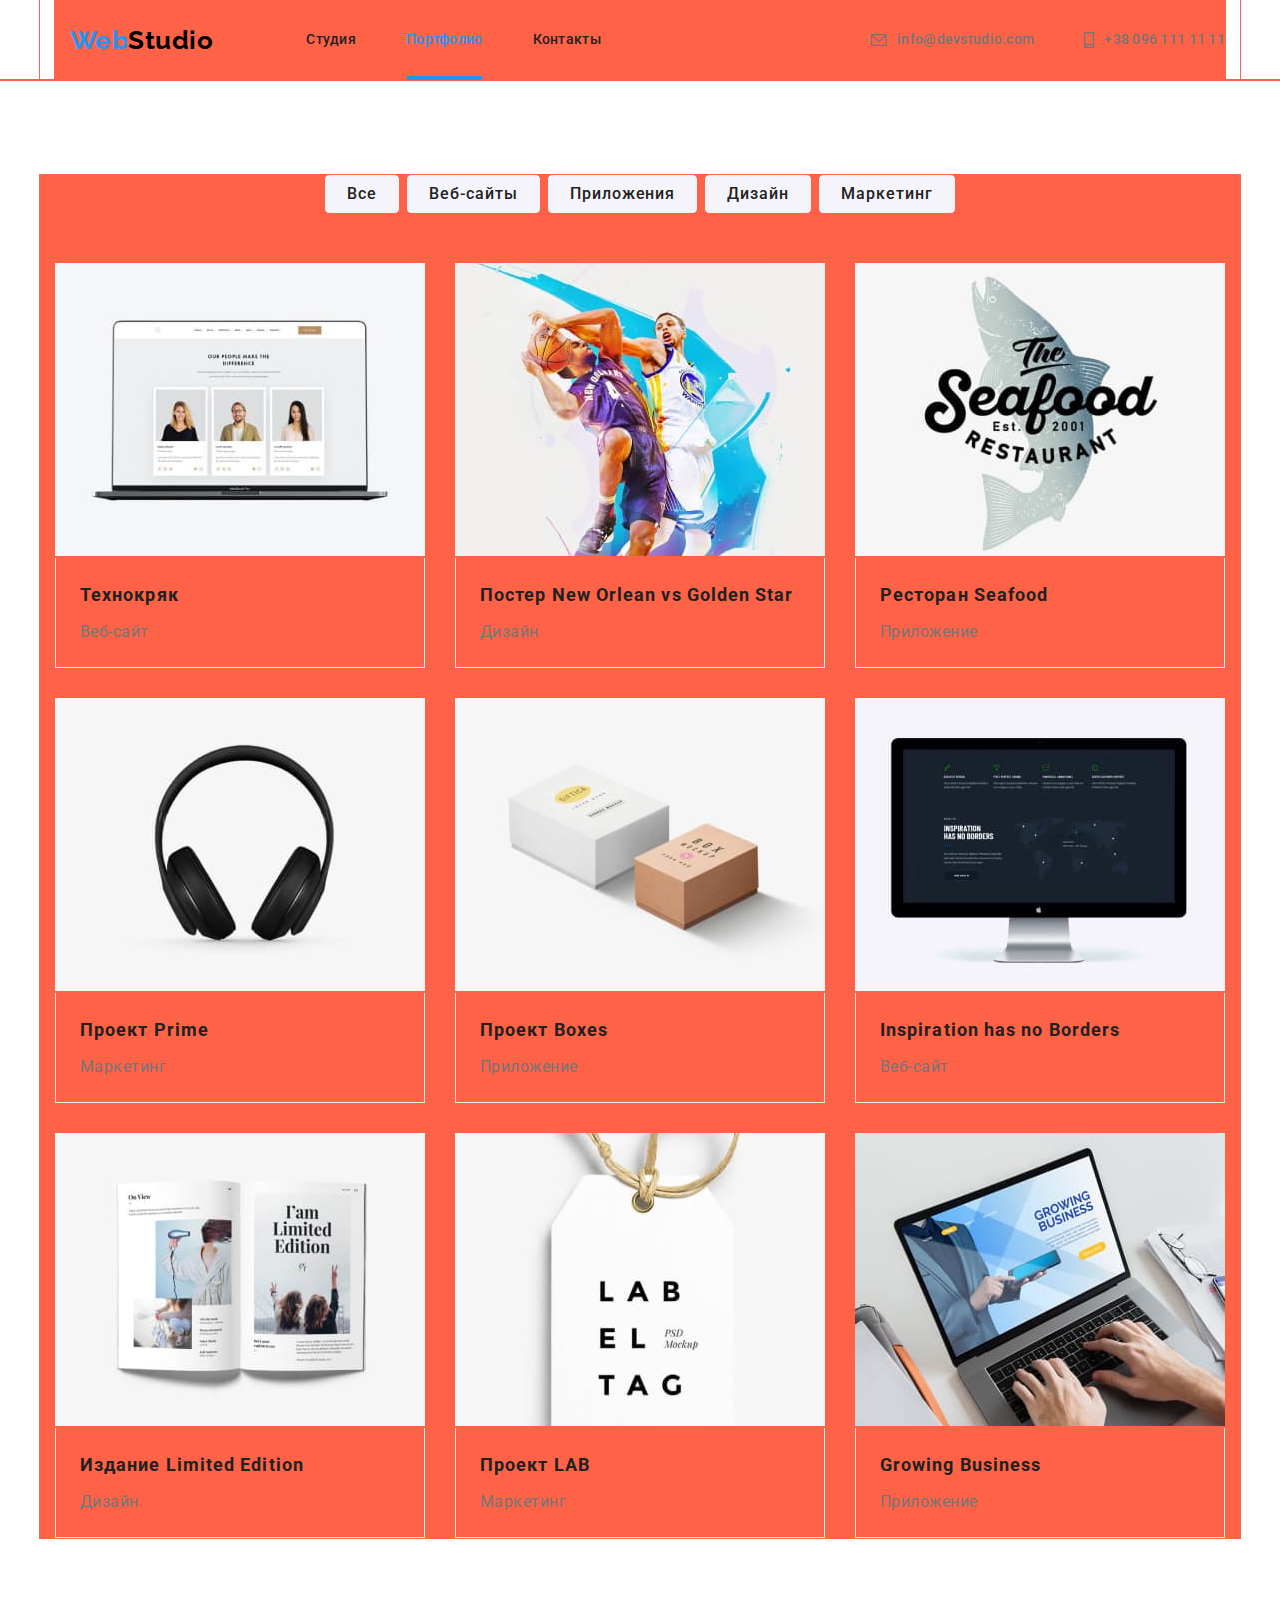
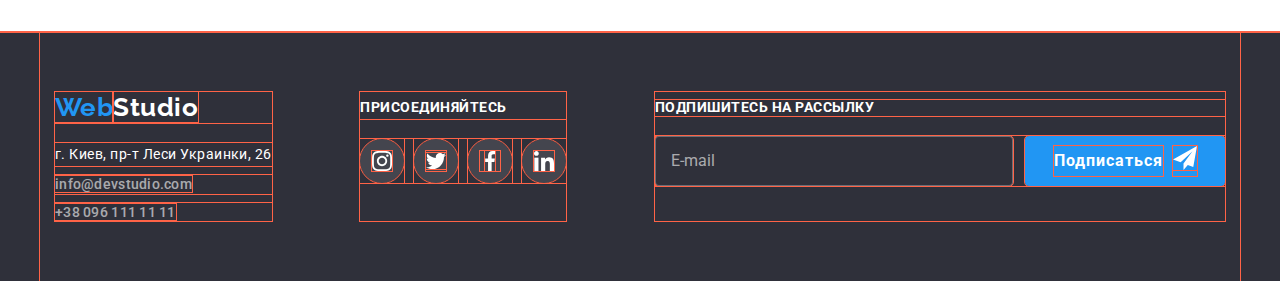
==== portfolio.html @ fcf4ffd4 "added" ====
<!DOCTYPE html>
<html lang="ru">
  <head>
    <meta charset="UTF-8" />
    <meta http-equiv="X-UA-Compatible" content="IE=edge" />
    <meta name="viewport" content="width=device-width, initial-scale=1.0" />
    <title>Portfolio</title>
    <link
      href="https://fonts.googleapis.com/css2?family=Raleway:wght@700&family=Roboto:wght@400;500;700;900&display=swap"
      rel="stylesheet"
    />
    <link
      rel="stylesheet"
      href="https://cdnjs.cloudflare.com/ajax/libs/modern-normalize/1.0.0/modern-normalize.min.css"
    />
    <link rel="stylesheet" href="./sass/main.css" />
  </head>
  <body>
    <header>
      <div class="header-line">
        <div class="page-header container">
          <!--main navigation-->
          <nav class="container main-nav">
            <a class="main-nav__logo" href="./index.html"
              ><span class="logo-first">Web</span
              ><span class="logo-second-header">Studio</span></a
            >
            <ul class="site-nav list">
              <li class="site-nav__item">
                <a href="./index.html" class="site-nav__link">Студия</a>
              </li>
              <li class="site-nav__item">
                <a class="site-nav__link current">Портфолио</a>
              </li>
              <li class="site-nav__item">
                <a href="" class="site-nav__link">Контакты</a>
              </li>
            </ul>
          </nav>
          <!--contact information-->
          <ul class="container contacts list">
            <li class="contacts-address">
              <a
                class="contacts-address__link"
                href="mailto:info@devstudio.com"
              >
                <svg class="contacts-address__icon">
                  <use href="./images/icons/sprite.svg#icon-envelope"></use>
                </svg>
                info@devstudio.com</a
              >
            </li>
            <li class="contacts-address">
              <a class="contacts-address__link" href="tel:+380961111111">
                <svg class="contacts-address__icon-2">
                  <use href="./images/icons/sprite.svg#icon-smartphone"></use>
                </svg>
                +38 096 111 11 11</a
              >
            </li>
          </ul>
        </div>
      </div>
    </header>
    <main>
      <div class="main">
        <!--filter-->
        <section class="section">
          <div class="portfolio container">
            <h2 class="section__title visually-hidden">Фильтр</h2>
            <ul class="portfolio__filter list">
              <li class="list-title">
                <button type="button" class="button filter__button">Все</button>
              </li>
              <li class="list-title">
                <button type="button" class="button filter__button">
                  Веб-сайты
                </button>
              </li>
              <li class="list-title">
                <button type="button" class="button filter__button">
                  Приложения
                </button>
              </li>
              <li class="list-title">
                <button type="button" class="button filter__button">
                  Дизайн
                </button>
              </li>
              <li class="list-title">
                <button type="button" class="button filter__button">
                  Маркетинг
                </button>
              </li>
            </ul>
            <!--portfolio item-->
            <h2 class="section__title visually-hidden">Портфолио</h2>
            <ul class="portfolio__list list">
              <li class="portfolio__item">
                <article class="cards">
                  <a href="" class="cards__link">
                    <div class="cards__img">
                      <img
                        src="./images/portfolio/img.jpg"
                        alt="фото веб-сайта"
                        width="370"
                      />
                    </div>
                    <div class="box">
                      <h3 class="cards__title">Технокряк</h3>
                      <p class="cards__about">Веб-сайт</p>
                    </div>
                    <div class="cards__discription">
                      <a href="" class="cards__link">
                        <p class="cards__text">
                          Технокряк это современная площадка распространения
                          коронавируса. Компании используют эту платформу для
                          цифрового шпионажа и атак на защищённые сервера
                          конкурентов.
                        </p>
                      </a>
                    </div>
                  </a>
                </article>
              </li>
              <li class="portfolio__item">
                <article class="cards">
                  <a href="" class="cards__link">
                    <div class="cards__img">
                      <img
                        src="./images/portfolio/img-2.jpg"
                        alt="два баскетболиста"
                        width="370"
                      />
                    </div>
                    <div class="box">
                      <h3 class="cards__title">
                        Постер New Orlean vs Golden Star
                      </h3>
                      <p class="cards__about">Дизайн</p>
                    </div>
                    <div class="cards__discription">
                      <a href="" class="cards__link">
                        <p class="cards__text">
                          Технокряк это современная площадка распространения
                          коронавируса. Компании используют эту платформу для
                          цифрового шпионажа и атак на защищённые сервера
                          конкурентов.
                        </p>
                      </a>
                    </div>
                  </a>
                </article>
              </li>
              <li class="portfolio__item">
                <article class="cards">
                  <a href="" class="cards__link">
                    <div class="cards__img">
                      <img
                        src="./images/portfolio/img-3.jpg"
                        alt="логотип ресторана"
                        width="370"
                      />
                    </div>
                    <div class="box">
                      <h3 class="cards__title">Ресторан Seafood</h3>
                      <p class="cards__about">Приложение</p>
                    </div>
                    <div class="cards__discription">
                      <a href="" class="cards__link">
                        <p class="cards__text">
                          Технокряк это современная площадка распространения
                          коронавируса. Компании используют эту платформу для
                          цифрового шпионажа и атак на защищённые сервера
                          конкурентов.
                        </p>
                      </a>
                    </div>
                  </a>
                </article>
              </li>
              <li class="portfolio__item">
                <article class="cards">
                  <a href="" class="cards__link">
                    <div class="cards__img">
                      <img
                        src="./images/portfolio/img-4.jpg"
                        alt="наушники"
                        width="370"
                      />
                    </div>
                    <div class="box">
                      <h3 class="cards__title">Проект Prime</h3>
                      <p class="cards__about">Маркетинг</p>
                    </div>
                    <div class="cards__discription">
                      <a href="" class="cards__link">
                        <p class="cards__text">
                          Технокряк это современная площадка распространения
                          коронавируса. Компании используют эту платформу для
                          цифрового шпионажа и атак на защищённые сервера
                          конкурентов.
                        </p>
                      </a>
                    </div>
                  </a>
                </article>
              </li>
              <li class="portfolio__item">
                <article class="cards">
                  <a href="" class="cards__link">
                    <div class="cards__img">
                      <img
                        src="./images/portfolio/img-5.jpg"
                        alt="две коробки"
                        width="370"
                      />
                    </div>
                    <div class="box">
                      <h3 class="cards__title">Проект Boxes</h3>
                      <p class="cards__about">Приложение</p>
                    </div>
                    <div class="cards__discription">
                      <a href="" class="cards__link">
                        <p class="cards__text">
                          Технокряк это современная площадка распространения
                          коронавируса. Компании используют эту платформу для
                          цифрового шпионажа и атак на защищённые сервера
                          конкурентов.
                        </p>
                      </a>
                    </div>
                  </a>
                </article>
              </li>
              <li class="portfolio__item">
                <article class="cards">
                  <a href="" class="cards__link">
                    <div class="cards__img">
                      <img
                        src="./images/portfolio/img-6.jpg"
                        alt="монитор"
                        width="370"
                      />
                    </div>
                    <div class="box">
                      <h3 class="cards__title">Inspiration has no Borders</h3>
                      <p class="cards__about">Веб-сайт</p>
                    </div>
                    <div class="cards__discription">
                      <a href="" class="cards__link">
                        <p class="cards__text">
                          Технокряк это современная площадка распространения
                          коронавируса. Компании используют эту платформу для
                          цифрового шпионажа и атак на защищённые сервера
                          конкурентов.
                        </p>
                      </a>
                    </div>
                  </a>
                </article>
              </li>
              <li class="portfolio__item">
                <article class="cards">
                  <a href="" class="cards__link">
                    <div class="cards__img">
                      <img
                        src="./images/portfolio/img-7.jpg"
                        alt="рзворот книги"
                        width="370"
                      />
                    </div>
                    <div class="box">
                      <h3 class="cards__title">Издание Limited Edition</h3>
                      <p class="cards__about">Дизайн</p>
                    </div>
                    <div class="cards__discription">
                      <a href="" class="cards__link">
                        <p class="cards__text">
                          Технокряк это современная площадка распространения
                          коронавируса. Компании используют эту платформу для
                          цифрового шпионажа и атак на защищённые сервера
                          конкурентов.
                        </p>
                      </a>
                    </div>
                  </a>
                </article>
              </li>
              <li class="portfolio__item">
                <article class="cards">
                  <a href="" class="cards__link">
                    <div class="cards__img">
                      <img
                        src="./images/portfolio/img-8.jpg"
                        alt="лейбл"
                        width="370"
                      />
                    </div>
                    <div class="box">
                      <h3 class="cards__title">Проект LAB</h3>
                      <p class="cards__about">Маркетинг</p>
                    </div>
                    <div class="cards__discription">
                      <a href="" class="cards__link">
                        <p class="cards__text">
                          Технокряк это современная площадка распространения
                          коронавируса. Компании используют эту платформу для
                          цифрового шпионажа и атак на защищённые сервера
                          конкурентов.
                        </p>
                      </a>
                    </div>
                  </a>
                </article>
              </li>
              <li class="portfolio__item">
                <article class="cards">
                  <a href="" class="cards__link">
                    <div class="cards__img">
                      <img
                        src="./images/portfolio/img-9.jpg"
                        alt="человек, работающий за ноутбуком"
                        width="370"
                      />
                    </div>
                    <div class="box">
                      <h3 class="cards__title">Growing Business</h3>
                      <p class="cards__about">Приложение</p>
                    </div>
                    <div class="cards__discription">
                      <a href="" class="cards__link">
                        <p class="cards__text">
                          Технокряк это современная площадка распространения
                          коронавируса. Компании используют эту платформу для
                          цифрового шпионажа и атак на защищённые сервера
                          конкурентов.
                        </p>
                      </a>
                    </div>
                  </a>
                </article>
              </li>
            </ul>
          </div>
        </section>
      </div>
    </main>
    <footer class="footer">
      <div class="footer-line">
        <div class="footer__address">
          <a class="footer__logo" href="./index.html"
            ><span class="logo-first">Web</span
            ><span class="logo-second-footer">Studio</span></a
          >
          <!--contacts-->
          <address class="address">
            <p class="address__text">г. Киев, пр-т Леси Украинки, 26</p>
            <ul class="address__scroll list">
              <li class="address__item">
                <a class="address__link" href="mailto:info@devstudio.com"
                  >info@devstudio.com</a
                >
              </li>
              <li class="address__item">
                <a class="address__link" href="tel:+380961111111"
                  >+38 096 111 11 11</a
                >
              </li>
            </ul>
          </address>
        </div>
        <div class="footer-social-icons">
          <h3 class="social-icons__title">ПРИСОЕДИНЯЙТЕСЬ</h3>
          <ul class="social-icons list">
            <li class="social-icons__item">
              <a
                href=""
                class="footer-social-icons__link"
                target="_blank"
                rel="noopener noreferrer"
              >
                <svg class="footer-social-icons__svg">
                  <use href="./images/icons/sprite.svg#icon-instagram"></use>
                </svg>
              </a>
            </li>
            <li class="social-icons__item">
              <a
                href=""
                class="footer-social-icons__link"
                target="_blank"
                rel="noopener noreferrer"
              >
                <svg class="footer-social-icons__svg">
                  <use href="./images/icons/sprite.svg#icon-twitter"></use>
                </svg>
              </a>
            </li>
            <li class="social-icons__item">
              <a
                href=""
                class="footer-social-icons__link"
                target="_blank"
                rel="noopener noreferrer"
              >
                <svg class="footer-social-icons__svg">
                  <use href="./images/icons/sprite.svg#icon-facebook"></use>
                </svg>
              </a>
            </li>
            <li class="social-icons__item">
              <a
                href=""
                class="footer-social-icons__link"
                target="_blank"
                rel="noopener noreferrer"
              >
                <svg class="footer-social-icons__svg">
                  <use href="./images/icons/sprite.svg#icon-linkedin"></use>
                </svg>
              </a>
            </li>
          </ul>
        </div>
        <div class="footer-form">
          <form autocomplete="off">
            <h3 class="footer-form__title">Подпишитесь на рассылку</h3>
            <div class="footer-form__field">
              <label class="label" for="name"></label>
              <input
                class="footer-form__input"
                type="text"
                name="user-name"
                id="name"
                placeholder="E-mail"
              />
              <button class="footer__button" type="submit">
                <span class="footer__button-text">Подписаться</span>
                <span class="footer__button-svg">
                  <svg class="footer__button-send" width="24" height="24">
                    <use href="./images/icons/sprite.svg#icon-icon-send"></use>
                  </svg>
                </span>
              </button>
            </div>
          </form>
        </div>
      </div>
    </footer>
  </body>
</html>
---- sass/main.css ----
.page-header, .main-nav, .contacts, .container, .portfolio {
  width: 100%;
  padding-left: 15px;
  padding-right: 15px;
  background-color: violet;
}

@media screen and (min-width: 480px) {
  .page-header, .main-nav, .contacts, .container, .portfolio {
    max-width: 480px;
    margin-left: auto;
    margin-right: auto;
    background-color: red;
  }
}

@media screen and (min-width: 768px) {
  .page-header, .main-nav, .contacts, .container, .portfolio {
    max-width: 768px;
    background-color: #2196f3;
  }
}

@media screen and (min-width: 1200px) {
  .page-header, .main-nav, .contacts, .container, .portfolio {
    max-width: 1200px;
    background-color: tomato;
  }
}

.site-nav, .contacts, .skills, .team__scroll.list, .social-icons, .our-clients, .address__scroll.list, .portfolio__list, .portfolio__filter {
  padding: 0;
  margin: 0;
  list-style: none;
}

.section__title.visually-hidden {
  position: absolute !important;
  clip: rect(1px 1px 1px 1px);
  clip: rect(1px 1px 1px 1px);
  padding: 0 !important;
  border: 0 !important;
  height: 1px !important;
  width: 1px !important;
  overflow: hidden;
}

.primary, .filter__button {
  border-radius: 4px;
  padding: 10px 32px;
  color: #fff;
  background-color: #2196f3;
  font-family: Roboto;
  font-weight: 700;
  font-size: 16px;
  line-height: 1.87;
  letter-spacing: 0.06em;
  cursor: pointer;
  border: none;
}

.section {
  padding-top: 94px;
  padding-bottom: 94px;
  justify-content: center;
}

.section__title {
  margin-top: 0;
  color: #212121;
  font-weight: 700;
  font-size: 36px;
  line-height: 1.17;
  text-align: center;
  margin-bottom: 50px;
}

html {
  box-sizing: border-box;
}

*,
*::before,
*::after {
  box-sizing: inherit;
  outline: 1px solid tomato;
}

body {
  color: #757575;
  font-family: Roboto, sans-serif;
  letter-spacing: 0.03em;
}

img {
  display: block;
  max-width: 100%;
  height: auto;
}

.header-line {
  background-color: #fff;
}

.page-header {
  display: flex;
  background-color: #fff;
}

.page-header {
  display: flex;
  align-items: center;
  justify-content: flex-end;
}

.main-nav {
  display: flex;
  justify-content: flex-start;
}

.site-nav {
  display: flex;
  margin-left: 93px;
  margin-right: 33px;
}

.site-nav .site-nav__item:not(:last-child) {
  margin-right: 50px;
}

.site-nav__link {
  display: block;
  padding-top: 32px;
  padding-bottom: 32px;
  color: #212121;
  font-style: normal;
  font-weight: 500;
  font-size: 14px;
  line-height: 1.14;
  letter-spacing: 0.02em;
  text-decoration: none;
  transition: color 250ms cubic-bezier(0.4, 0, 0.2, 1);
}

.site-nav__link:hover, .site-nav__link:focus {
  color: #2196f3;
}

.site-nav .site-nav__link.current {
  color: #2196f3;
}

.site-nav__link.current {
  position: relative;
}

.site-nav__link.current::after {
  content: "";
  position: absolute;
  bottom: 0;
  left: 0;
  display: block;
  width: 100%;
  height: 4px;
  background-color: #2196f3;
  border-radius: 2px;
}

.contacts {
  display: flex;
  justify-content: flex-end;
}

.contacts-address__link {
  display: flex;
  padding-top: 32px;
  padding-bottom: 32px;
  color: #757575;
  font-weight: 500;
  font-size: 14px;
  line-height: 1.14;
  letter-spacing: 0.02em;
  text-decoration: none;
  align-items: center;
  justify-content: center;
}

.contacts-address__link {
  transition: color 250ms cubic-bezier(0.4, 0, 0.2, 1);
}

.contacts-address__link:hover, .contacts-address__link:focus {
  color: #2196f3;
}

.contacts-address:not(:last-child) {
  margin-right: 50px;
}

.contacts-address__icon {
  width: 16px;
  height: 12px;
  margin-right: 10px;
  fill: #757575;
  stroke: currentColor;
}

.contacts-address__icon-2 {
  width: 10px;
  height: 16px;
  margin-right: 10px;
  fill: #757575;
  stroke: currentColor;
}

.main {
  border-top: 1px solid #ececec;
}

.main-nav__logo {
  display: flex;
  justify-content: center;
  align-items: center;
  font-family: Raleway, cursive;
  font-weight: 700;
  font-size: 26px;
  line-height: 1.19;
  text-decoration: none;
}

.logo-first {
  color: #2196f3;
}

.logo-second-header {
  color: #000;
}

.footer__logo {
  display: block;
  margin-bottom: 20px;
  font-family: Raleway, cursive;
  font-weight: 700;
  font-size: 26px;
  line-height: 1.19;
  text-decoration: none;
}

.logo-second-footer {
  color: #fff;
}

.hero {
  max-width: 1600px;
  height: 600px;
  margin-right: auto;
  margin-left: auto;
  padding-top: 200px;
  padding-bottom: 200px;
  background-image: linear-gradient(to right, rgba(47, 48, 58, 0.4), rgba(47, 48, 58, 0.4)), url(/images/main-page/Img-hero.jpg);
  background-color: #2f303a;
  background-size: cover;
  text-align: center;
}

.hero__title {
  margin-top: 0;
  margin-bottom: 30px;
  color: #fff;
  font-weight: 900;
  font-size: 44px;
  line-height: 1.36;
  letter-spacing: 0.06em;
  text-transform: uppercase;
}

.primary {
  color: #fff;
  background-color: #2196f3;
  border-color: #2196f3;
}

.button-close-input {
  position: relative;
}

.skills {
  display: flex;
}

.skills__title {
  color: #212121;
  font-weight: 700;
  font-size: 14px;
  line-height: 1.14;
  text-transform: uppercase;
  margin-top: 0;
  margin-bottom: 10px;
}

.skills__text {
  margin-top: 0;
  margin-bottom: 0;
  font-size: 14px;
  line-height: 1.71;
}

.skills__item {
  width: 270px;
}

.skills__img {
  display: flex;
  justify-content: center;
  align-items: center;
  width: 270px;
  height: 120px;
  margin-bottom: 30px;
  background-color: #f5f4fa;
  border-radius: 4px;
}

.skills__svg {
  color: #212121;
}

.skills__item:not(:last-child) {
  margin-right: 30px;
}

.employments-section {
  padding-top: 0;
  padding-bottom: 94px;
}

.employments__tasks {
  display: flex;
  justify-content: center;
  padding: 0;
  margin: 0;
}

.employments__item {
  display: flex;
  position: relative;
}

.employments__about {
  display: flex;
  justify-content: center;
  align-items: center;
  position: absolute;
  bottom: 0;
  left: 0;
  width: 100%;
  height: 70px;
  background: rgba(47, 48, 58, 0.8);
}

.employments__text {
  font-weight: bold;
  font-size: 14px;
  line-height: 1.14;
  text-align: center;
  text-transform: uppercase;
  color: #fff;
}

.employments__item:not(:last-child) {
  margin-right: 30px;
  width: 370px;
}

.team.section {
  padding-top: 94px;
  padding-bottom: 94px;
  margin-bottom: 0;
  background-color: #f5f4fa;
}

.team__text {
  margin-bottom: 16px;
  font-size: 16px;
  line-height: 1.19;
}

.team__title {
  margin-top: 0;
  color: #212121;
  font-weight: 500;
  font-size: 16px;
  line-height: 1.19;
}

.team__item {
  background-color: #fff;
  box-shadow: 0px 4px 4px 0px rgba(0, 0, 0, 0.25);
}

@media screen and (min-width: 768px) {
  .team__item {
    flex-basis: calc((100% - 2 * 15px) / 2);
  }
}

@media screen and (min-width: 1200px) {
  .team__item {
    flex-basis: calc((100% - 4 * 15px) / 4);
  }
}

.team__about {
  padding: 30px;
  text-align: center;
}

.team__scroll {
  flex-basis: 100%;
}

@media screen and (min-width: 480px) {
  .team__scroll {
    display: block;
  }
}

@media screen and (min-width: 768px) {
  .team__scroll {
    display: flex;
    flex-wrap: wrap;
    justify-content: space-between;
  }
}

@media screen and (min-width: 1200px) {
  .team__scroll {
    display: flex;
    flex-wrap: inherit;
    justify-content: space-between;
    align-items: center;
  }
}

.list-title {
  margin-top: 0;
  color: #212121;
  font-weight: 500;
  font-size: 16px;
  line-height: 1.19;
}

.social-icons {
  display: inline-flex;
}

.social-icons__svg {
  width: 20px;
  height: 20px;
  fill: #afb1b8;
}

.social-icons__link {
  display: flex;
  align-items: center;
  justify-content: center;
  width: 44px;
  height: 44px;
  border-radius: 50%;
  background-color: #fff;
  transition: background-color 250ms cubic-bezier(0.4, 0, 0.2, 1);
}

.social-icons__link:hover, .social-icons__link:focus {
  width: 44px;
  height: 44px;
  border-radius: 50%;
  background: #2196f3;
}

.social-icons__item:not(:last-child) {
  margin-right: 10px;
}

.social-icons__link:hover .social-icons__svg,
.social-icons__link:focus .social-icons__svg {
  width: 20px;
  height: 20px;
  fill: white;
  background: #2196f3;
}

.social-icons__link .social-icons__svg {
  transition: transform 250ms cubic-bezier(0.4, 0, 0.2, 1);
}

.our-clients {
  display: flex;
  align-items: center;
  justify-content: center;
}

.our-clients____item {
  width: 170px;
  height: 92px;
}

.our-clients__position {
  display: flex;
  justify-content: center;
  align-items: center;
  width: 170px;
  height: 92px;
  border: 1px solid #afb1b8;
  border-radius: 4px;
  transition: transform 250ms cubic-bezier(0.4, 0, 0.2, 1);
}

.our-clients__position:hover, .our-clients__position:focus {
  border: 1px solid #2196f3;
  border-radius: 4px;
}

.our-clients__svg {
  width: 106px;
  height: 60px;
  fill: #afb1b8;
  transition: fill 250ms cubic-bezier(0.4, 0, 0.2, 1);
}

.our-clients__item:not(:last-child) {
  margin-right: 30px;
}

.our-clients__position:hover .our-clients__svg,
.our-clients__position:focus .our-clients__svg {
  fill: #2196f3;
}

.footer {
  background-color: #2f303a;
}

.footer__logo {
  display: block;
  margin-bottom: 20px;
  font-family: Raleway, cursive;
  font-weight: 700;
  font-size: 26px;
  line-height: 1.19;
  text-decoration: none;
}

.footer-line {
  width: 1200px;
  padding-left: 15px;
  padding-right: 15px;
  padding-top: 60px;
  padding-bottom: 60px;
  margin-right: auto;
  margin-left: auto;
  display: flex;
  justify-content: space-between;
}

.address__text {
  color: #fff;
  font-style: normal;
  margin-top: 20px;
  margin-bottom: 9px;
  font-family: Roboto;
  font-size: 14px;
  line-height: 1.7;
}

.address__link {
  transition: color 250ms cubic-bezier(0.4, 0, 0.2, 1);
}

.address__link:hover, .address__link:focus {
  color: #2196f3;
}

.address__item:not(:last-child) {
  margin-bottom: 9px;
}

.footer-social-icons__link {
  padding-top: 0;
  padding-bottom: 0pt;
  margin-left: 0;
  color: rgba(255, 255, 255, 0.6);
  font-style: normal;
  font-weight: 500;
  font-size: 14px;
  line-height: 1.14;
  letter-spacing: 0.02em;
  text-decoration: none;
  transition: color 250ms cubic-bezier(0.4, 0, 0.2, 1);
}

.footer-social-icons__link:hover, .footer-social-icons__link:focus {
  color: #2196f3;
}

.social-icons__title {
  margin-top: 0;
  margin-bottom: 20px;
  padding-top: 8px;
  padding-bottom: 3px;
  font-weight: bold;
  font-size: 14px;
  line-height: 1.14;
  text-transform: uppercase;
  color: #fff;
}

.footer-social-icons__svg {
  width: 20px;
  height: 20px;
  fill: #fff;
}

.footer-social-icons__link {
  display: flex;
  align-items: center;
  justify-content: center;
  width: 44px;
  height: 44px;
  border-radius: 50%;
  background-color: rgba(255, 255, 255, 0.1);
  transition: background-color 250ms cubic-bezier(0.4, 0, 0.2, 1);
}

.footer-social-icons__link:hover, .footer-social-icons__link:focus {
  width: 44px;
  height: 44px;
  border-radius: 50%;
  background-color: #2196f3;
}

.footer-social-icons__link .footer-social-icons__svg {
  transition: background-color 250ms cubic-bezier(0.4, 0, 0.2, 1);
}

.footer-social-icons__link:hover .footer-social-icons__svg,
.footer-social-icons__link:focus .footer-social-icons__svg {
  width: 20px;
  height: 20px;
  fill: white;
  background-color: #2196f3;
}

.address a {
  padding-top: 0;
  padding-bottom: 0pt;
  margin-left: 0;
  color: rgba(255, 255, 255, 0.6);
  font-style: normal;
  font-weight: 500;
  font-size: 14px;
  line-height: 1.14;
  letter-spacing: 0.02em;
  text-decoration: none;
  transition: color 250ms cubic-bezier(0.4, 0, 0.2, 1);
}

.address__item:not(:last-child) {
  margin-bottom: 9px;
}

.footer-form {
  width: 570px;
  min-height: 86px;
  padding: 0;
  margin-top: 0;
  margin-bottom: 0;
}

.footer-form__title {
  margin-top: 8px;
  margin-bottom: 20px;
  font-weight: bold;
  font-size: 14px;
  line-height: 1.14;
  text-transform: uppercase;
  color: #fff;
}

.footer-form__field {
  display: flex;
  margin-bottom: 10px;
  width: 570px;
}

.footer-form__input {
  margin: 0;
  margin-right: 12px;
  padding: 15px;
  border: 1px solid rgba(33, 33, 33, 0.2);
  box-sizing: border-box;
  width: 358px;
  height: 50px;
  border-radius: 4px;
  font-size: 16px;
  background-color: #2f303a;
  border: 1px solid rgba(255, 255, 255, 0.3);
}

.footer-form__input::placeholder {
  color: rgba(255, 255, 255, 0.6);
  font-size: 16px;
  line-height: 1.25;
}

.footer-form__input:hover, .footer-form__input:focus {
  border-color: #2196f3;
  cursor: pointer;
}

.footer__button {
  display: flex;
  color: #fff;
  background-color: #2196f3;
  border-color: #2196f3;
  width: 200px;
  border-radius: 4px;
  padding: 10px 29px;
  font-family: Roboto;
  font-weight: 700;
  font-size: 16px;
  line-height: 1.87;
  letter-spacing: 0.06em;
  cursor: pointer;
  border: none;
}

.footer__button-send {
  fill: #fff;
}

.footer__button-text {
  margin-right: 10px;
}

.footer__button-svg {
  display: flex;
  margin: 0;
  padding-top: auto;
  padding-bottom: auto;
}

.cards__title {
  color: #212121;
  font-weight: 700;
  font-size: 18px;
  line-height: 2;
  letter-spacing: 0.06em;
  margin-top: 0;
  margin-bottom: 4px;
}

.cards__about {
  font-size: 16px;
  line-height: 1.87;
  color: #757575;
  margin-top: 0;
  margin-bottom: 0;
}

.cards__link {
  display: block;
  text-decoration: none;
}

.cards__img {
  display: flex;
  margin-bottom: 0;
}

.cards__discription {
  position: absolute;
  display: flex;
  justify-content: center;
  align-items: center;
  top: 0;
  left: 0;
  width: 100%;
  height: 294px;
  background-color: rgba(33, 150, 243, 0.9);
  transform: translateY(100%);
  opacity: 0;
  transition-property: transform 250ms cubic-bezier(0.4, 0, 0.2, 1);
  transition-duration: 250ms;
}

.portfolio__item:hover .cards__discription {
  opacity: 1;
  justify-content: center;
  align-items: center;
  transform: translateY(0);
}

.cards__text {
  width: 322px;
  height: 168px;
  font-size: 18px;
  line-height: 1.56;
  color: #fff;
  text-decoration: none;
}

.portfolio__filter .list-title:not(:last-child) {
  margin-right: 8px;
}

.portfolio {
  display: flex;
  flex-wrap: wrap;
  justify-content: center;
}

.portfolio__list {
  display: flex;
  flex-wrap: wrap;
  justify-content: center;
}

.portfolio__item {
  position: relative;
  width: 370px;
  margin-right: 30px;
  margin-bottom: 30px;
  overflow: hidden;
}

.portfolio__item:hover, .portfolio__item:focus {
  box-shadow: 0 4px 4px 0 rgba(0, 0, 0, 0.25);
}

.portfolio__item:nth-child(3n) {
  margin-right: 0;
}

.portfolio__item:nth-last-child(-n + 3) {
  margin-bottom: 0;
}

.portfolio__filter {
  display: flex;
  justify-content: center;
  align-items: center;
  margin-bottom: 50px;
}

.box {
  display: block;
  border-bottom: 1px solid #eeeeee;
  border-left: 1px solid #eeeeee;
  border-right: 1px solid #eeeeee;
  box-sizing: border-box;
  padding: 20px 24px;
}

.filter__button {
  padding: 6px 22px;
  background-color: #f5f4fa;
  color: #212121;
  font-weight: 500;
  font-size: 16px;
  line-height: 1.62;
  font-family: Roboto;
  transition: background-color 250ms cubic-bezier(0.4, 0, 0.2, 1);
}

.filter__button:hover, .filter__button:focus {
  background-color: #2196f3;
  color: #fff;
  border-color: #2196f3;
  box-shadow: 0px 2px 2px 0px rgba(0, 0, 0, 0.12);
  box-shadow: 0px 1px 2px 0px rgba(0, 0, 0, 0.08);
  box-shadow: 0px 3px 1px 0px rgba(0, 0, 0, 0.1);
}

.backdrop {
  position: fixed;
  top: 0;
  left: 0;
  width: 100%;
  height: 100%;
  background-color: rgba(0, 0, 0, 0.2);
  opacity: 1;
  transition: opacity 250ms cubic-bezier(0.4, 0, 0.2, 1);
}

.backdrop.is-hidden {
  opacity: 0;
  pointer-events: none;
}

.backdrop.is-hidden .modal {
  transform: translate(-50%, -50%) scale(0.9);
}

.modal-form {
  width: 528px;
  height: 581px;
  padding: 40px;
  margin-left: auto;
  margin-right: auto;
}

.modal-form__information {
  width: 448px;
  margin-left: auto;
  margin-right: auto;
  margin-bottom: 20px;
}

.modal-form__title {
  margin-top: 0;
  margin-bottom: 12px;
  width: 448px;
  font-weight: bold;
  font-size: 20px;
  line-height: 1.15;
  text-align: center;
  color: #212121;
}

.modal-form__field {
  position: relative;
  display: flex;
  flex-direction: column;
  margin-bottom: 10px;
}

.modal-form__confirm {
  display: inline-block;
}

.modal-form__label {
  margin-bottom: 4px;
  font-size: 12px;
  line-height: 1.17;
  letter-spacing: 0.01em;
  color: #757575;
}

.modal-form__textarea {
  border: 1px solid rgba(33, 33, 33, 0.2);
  box-sizing: border-box;
  resize: none;
  border-radius: 4px;
  padding: 12px 16px;
  font-size: 16px;
  height: 120px;
  transition: color 250ms cubic-bezier(0.4, 0, 0.2, 1);
}

.modal-form__textarea:hover, .modal-form__textarea:focus {
  border-color: #2196f3;
  cursor: pointer;
}

.modal-form__textarea::placeholder {
  color: rgba(117, 117, 117, 0.5);
  font-size: 14px;
  line-height: 1.14;
  letter-spacing: 0.01em;
}

.modal-form__checkbox {
  position: relative;
  margin-bottom: 30px;
}

.modal {
  position: absolute;
  top: 50%;
  left: 50%;
  min-width: 528px;
  min-height: 581px;
  background-color: #fff;
  box-shadow: 0px 1px 3px rgba(0, 0, 0, 0.12), 0px 1px 1px rgba(0, 0, 0, 0.14), 0px 2px 1px rgba(0, 0, 0, 0.2);
  border-radius: 4px;
  transform: translate(-50%, -50%) scale(1);
  transition: transform 250ms cubic-bezier(0.4, 0, 0.2, 1);
}

.modal__label-confirm {
  margin-bottom: 0;
  font-size: 14px;
  line-height: 1.71;
  color: #757575;
  margin-left: 35px;
}

.modal__label-confirm::before {
  position: absolute;
  top: 0;
  left: 0;
  content: " ";
  display: inline-block;
  width: 16px;
  height: 16px;
  border-radius: 3px;
  margin-right: 7px;
  margin-left: 12px;
  background-image: url(/images/icons/Vector-2.svg);
  color: #212121;
  background-repeat: no-repeat;
  background-position: center;
  background-size: contain;
}

.modal__checkbox-link {
  color: #2196f3;
  text-decoration-line: underline;
}

.modal__checkbox {
  appearance: none;
  position: absolute;
}

.modal__checkbox:checked + .modal__label-confirm::before {
  background-image: url(/images/icons/Checked.svg);
  background-repeat: no-repeat;
  background-position: center;
  background-size: 11px 8px;
  background-color: #2196f3;
}

.modal__checkbox:hover + .modal__label-confirm::before,
.modal__checkbox:focus + .modal__label-confirm::before {
  border: 2px solid #2196f3;
  border-radius: 4px;
}

.form__input {
  margin: 0;
  padding: 0;
  padding-left: 42px;
  height: 40px;
  border: 1px solid rgba(33, 33, 33, 0.2);
  box-sizing: border-box;
  border-radius: 4px;
  font-size: 16px;
  cursor: pointer;
  transition: color 250ms cubic-bezier(0.4, 0, 0.2, 1);
}

.form__input:hover, .form__input:focus {
  border: 1px solid #2196f3;
}

.form__icon-svg {
  position: absolute;
  top: 50%;
  left: 12px;
  fill: #212121;
}

.form__input .form__icon-svg, .form__input
.form__icon-svg {
  transition: color 250ms cubic-bezier(0.4, 0, 0.2, 1);
}

.form__input:focus ~ .form__icon-svg,
.form__input:hover ~ .form__icon-svg {
  fill: #2196f3;
}

.modal__button {
  display: flex;
  justify-content: center;
}

.modal__button-submit {
  color: #fff;
  background-color: #2196f3;
  border-color: #2196f3;
  width: 200px;
  border-radius: 4px;
  padding: 10px 55px;
  font-family: Roboto;
  font-weight: 700;
  font-size: 16px;
  line-height: 1.87;
  letter-spacing: 0.06em;
  cursor: pointer;
  border: none;
}

.button-close {
  position: absolute;
  top: 8px;
  right: 8px;
  display: flex;
  align-items: center;
  justify-content: center;
  box-sizing: border-box;
  border: 1px solid rgba(0, 0, 0, 0.1);
  border-radius: 50%;
  width: 30px;
  height: 30px;
  background-color: #fff;
}

.button-close:hover, .button-close:focus {
  cursor: pointer;
}

.button-close__input {
  position: relative;
}

.button-close__svg {
  fill: #000;
}

.button-close:hover .button-close__svg,
.button-close:focus .button-close__svg {
  fill: #2196f3;
}
/*# sourceMappingURL=main.css.map */
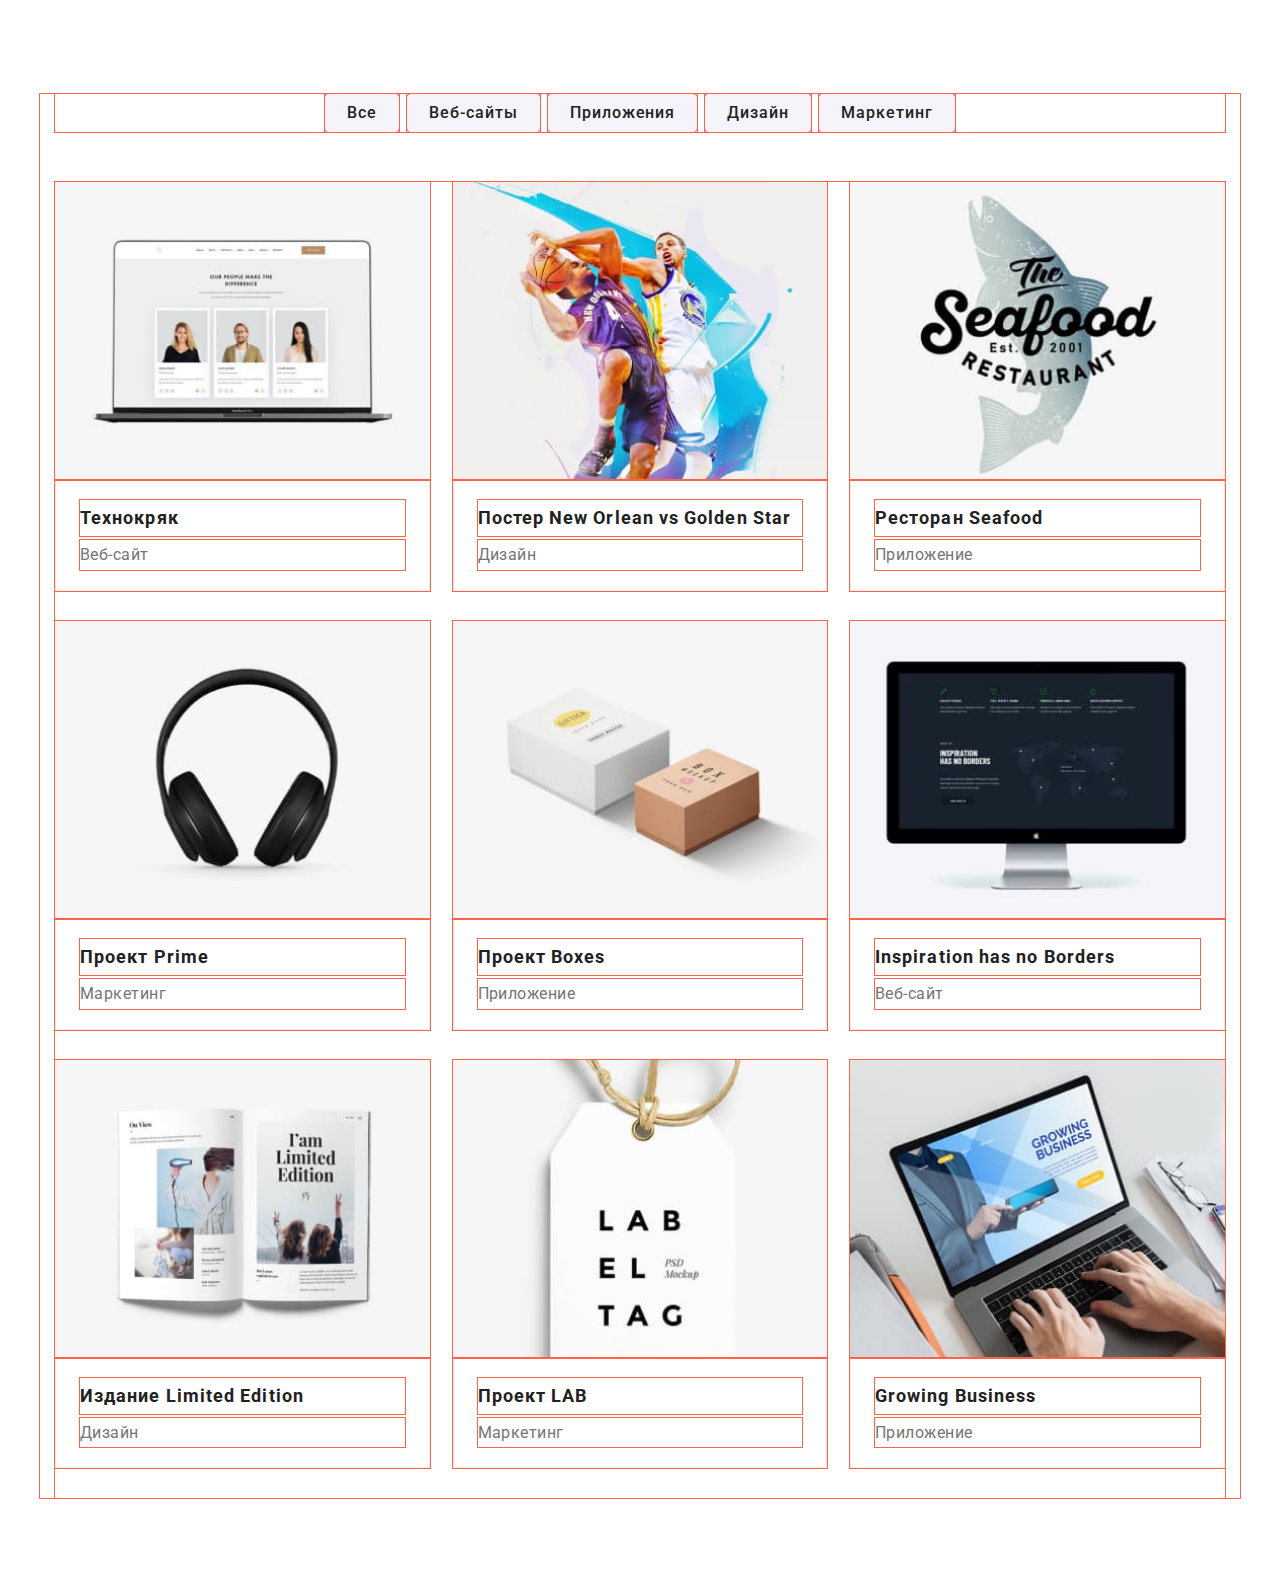
==== commit 0b47e1d8: "2" ====
--- a/portfolio.html
+++ b/portfolio.html
@@ -16,11 +16,11 @@
     <link rel="stylesheet" href="./sass/main.css" />
   </head>
   <body>
-    <header>
+    <!-- <header>
       <div class="header-line">
-        <div class="page-header container">
+        <div class="page-header container"> -->
           <!--main navigation-->
-          <nav class="container main-nav">
+          <!-- <nav class="container main-nav">
             <a class="main-nav__logo" href="./index.html"
               ><span class="logo-first">Web</span
               ><span class="logo-second-header">Studio</span></a
@@ -36,9 +36,9 @@
                 <a href="" class="site-nav__link">Контакты</a>
               </li>
             </ul>
-          </nav>
+          </nav> -->
           <!--contact information-->
-          <ul class="container contacts list">
+          <!-- <ul class="container contacts list">
             <li class="contacts-address">
               <a
                 class="contacts-address__link"
@@ -63,7 +63,7 @@
       </div>
     </header>
     <main>
-      <div class="main">
+      <div class="main"> -->
         <!--filter-->
         <section class="section">
           <div class="portfolio container">
@@ -103,7 +103,7 @@
                       <img
                         src="./images/portfolio/img.jpg"
                         alt="фото веб-сайта"
-                        width="370"
+                        class="cards__img-item"
                       />
                     </div>
                     <div class="box">
@@ -130,7 +130,7 @@
                       <img
                         src="./images/portfolio/img-2.jpg"
                         alt="два баскетболиста"
-                        width="370"
+                        class="cards__img-item"
                       />
                     </div>
                     <div class="box">
@@ -159,7 +159,7 @@
                       <img
                         src="./images/portfolio/img-3.jpg"
                         alt="логотип ресторана"
-                        width="370"
+                        class="cards__img-item"
                       />
                     </div>
                     <div class="box">
@@ -186,7 +186,7 @@
                       <img
                         src="./images/portfolio/img-4.jpg"
                         alt="наушники"
-                        width="370"
+                        class="cards__img-item"
                       />
                     </div>
                     <div class="box">
@@ -213,7 +213,7 @@
                       <img
                         src="./images/portfolio/img-5.jpg"
                         alt="две коробки"
-                        width="370"
+                        class="cards__img-item"
                       />
                     </div>
                     <div class="box">
@@ -240,7 +240,7 @@
                       <img
                         src="./images/portfolio/img-6.jpg"
                         alt="монитор"
-                        width="370"
+                        class="cards__img-item"
                       />
                     </div>
                     <div class="box">
@@ -267,7 +267,7 @@
                       <img
                         src="./images/portfolio/img-7.jpg"
                         alt="рзворот книги"
-                        width="370"
+                        class="cards__img-item"
                       />
                     </div>
                     <div class="box">
@@ -294,7 +294,7 @@
                       <img
                         src="./images/portfolio/img-8.jpg"
                         alt="лейбл"
-                        width="370"
+                        class="cards__img-item"
                       />
                     </div>
                     <div class="box">
@@ -321,7 +321,7 @@
                       <img
                         src="./images/portfolio/img-9.jpg"
                         alt="человек, работающий за ноутбуком"
-                        width="370"
+                        class="cards__img-item"
                       />
                     </div>
                     <div class="box">
@@ -346,15 +346,15 @@
         </section>
       </div>
     </main>
-    <footer class="footer">
+    <!-- <footer class="footer">
       <div class="footer-line">
         <div class="footer__address">
           <a class="footer__logo" href="./index.html"
             ><span class="logo-first">Web</span
             ><span class="logo-second-footer">Studio</span></a
-          >
+          > -->
           <!--contacts-->
-          <address class="address">
+          <!-- <address class="address">
             <p class="address__text">г. Киев, пр-т Леси Украинки, 26</p>
             <ul class="address__scroll list">
               <li class="address__item">
@@ -447,6 +447,6 @@
           </form>
         </div>
       </div>
-    </footer>
+    </footer> -->
   </body>
 </html>
--- a/sass/main.css
+++ b/sass/main.css
@@ -2,7 +2,6 @@
   width: 100%;
   padding-left: 15px;
   padding-right: 15px;
-  background-color: violet;
 }
 
 @media screen and (min-width: 480px) {
@@ -10,21 +9,18 @@
     max-width: 480px;
     margin-left: auto;
     margin-right: auto;
-    background-color: red;
   }
 }
 
 @media screen and (min-width: 768px) {
   .page-header, .main-nav, .contacts, .container, .portfolio {
     max-width: 768px;
-    background-color: #2196f3;
   }
 }
 
 @media screen and (min-width: 1200px) {
   .page-header, .main-nav, .contacts, .container, .portfolio {
     max-width: 1200px;
-    background-color: tomato;
   }
 }
 
@@ -60,19 +56,45 @@
 }
 
 .section {
-  padding-top: 94px;
-  padding-bottom: 94px;
-  justify-content: center;
+  justify-content: center;
+}
+
+@media screen and (min-width: 480px) {
+  .section {
+    padding-top: 60px;
+    padding-bottom: 60px;
+  }
+}
+
+@media screen and (min-width: 768px) {
+  .section {
+    padding-top: 60px;
+    padding-bottom: 60px;
+  }
+}
+
+@media screen and (min-width: 1200px) {
+  .section {
+    padding-top: 94px;
+    padding-bottom: 94px;
+  }
 }
 
 .section__title {
   margin-top: 0;
   color: #212121;
   font-weight: 700;
-  font-size: 36px;
-  line-height: 1.17;
+  font-size: 28px;
+  line-height: 1.18;
   text-align: center;
   margin-bottom: 50px;
+}
+
+@media screen and (min-width: 1200px) {
+  .section__title {
+    font-size: 36px;
+    line-height: 1.17;
+  }
 }
 
 html {
@@ -93,6 +115,12 @@
 }
 
 img {
+  display: block;
+  max-width: 100%;
+  height: auto;
+}
+
+svg {
   display: block;
   max-width: 100%;
   height: auto;
@@ -286,6 +314,30 @@
 
 .skills {
   display: flex;
+  flex-basis: 100%;
+}
+
+@media screen and (min-width: 480px) {
+  .skills {
+    display: block;
+  }
+}
+
+@media screen and (min-width: 768px) {
+  .skills {
+    display: flex;
+    flex-wrap: wrap;
+    justify-content: space-between;
+  }
+}
+
+@media screen and (min-width: 1200px) {
+  .skills {
+    display: flex;
+    flex-wrap: inherit;
+    justify-content: space-between;
+    align-items: center;
+  }
 }
 
 .skills__title {
@@ -306,14 +358,39 @@
 }
 
 .skills__item {
-  width: 270px;
+  margin-bottom: 30px;
+}
+
+@media screen and (min-width: 768px) {
+  .skills__item {
+    flex-basis: calc((100% - 2 * 15px) / 2);
+  }
+}
+
+@media screen and (min-width: 1200px) {
+  .skills__item {
+    flex-basis: calc((100% - 4 * 15px) / 4);
+    margin-bottom: 0;
+  }
+}
+
+@media screen and (min-width: 480px) {
+  .skills__item:nth-last-child(-n + 1) {
+    margin-bottom: 0;
+  }
+}
+
+@media screen and (min-width: 768px) {
+  .skills__item:nth-last-child(-n + 2) {
+    margin-bottom: 0;
+  }
 }
 
 .skills__img {
   display: flex;
   justify-content: center;
   align-items: center;
-  width: 270px;
+  width: 100%;
   height: 120px;
   margin-bottom: 30px;
   background-color: #f5f4fa;
@@ -322,10 +399,6 @@
 
 .skills__svg {
   color: #212121;
-}
-
-.skills__item:not(:last-child) {
-  margin-right: 30px;
 }
 
 .employments-section {
@@ -372,8 +445,6 @@
 }
 
 .team.section {
-  padding-top: 94px;
-  padding-bottom: 94px;
   margin-bottom: 0;
   background-color: #f5f4fa;
 }
@@ -410,8 +481,14 @@
 }
 
 .team__about {
-  padding: 30px;
+  padding-bottom: 24px;
   text-align: center;
+}
+
+@media screen and (min-width: 1200px) {
+  .team__about {
+    padding-bottom: 30px;
+  }
 }
 
 .team__scroll {
@@ -441,6 +518,22 @@
   }
 }
 
+.team__item:not(:last-child) {
+  margin-bottom: 30px;
+}
+
+@media screen and (min-width: 1200px) {
+  .team__item:not(:last-child) {
+    margin-bottom: 0;
+  }
+}
+
+@media screen and (min-width: 768px) {
+  .team__item:nth-last-child(-n + 2) {
+    margin-bottom: 0;
+  }
+}
+
 .list-title {
   margin-top: 0;
   color: #212121;
@@ -495,24 +588,80 @@
 
 .our-clients {
   display: flex;
+  flex-wrap: wrap;
+  flex-basis: 100%;
   align-items: center;
-  justify-content: center;
-}
-
-.our-clients____item {
-  width: 170px;
-  height: 92px;
+  justify-content: space-between;
+}
+
+@media screen and (min-width: 480px) {
+  .our-clients {
+    flex-basis: calc((100% - 2 * 15px) / 2);
+  }
+}
+
+@media screen and (min-width: 768px) {
+  .our-clients {
+    flex-basis: calc((100% - 3 * 15px) / 3);
+  }
+}
+
+@media screen and (min-width: 1200px) {
+  .our-clients {
+    flex-basis: calc((100% - 6 * 15px) / 6);
+  }
+}
+
+.our-clients__item {
+  margin-bottom: 30px;
+}
+
+@media screen and (min-width: 1200px) {
+  .our-clients__item {
+    margin-bottom: 0;
+  }
+}
+
+@media screen and (min-width: 480px) {
+  .our-clients__item:nth-last-child(-n + 2) {
+    margin-bottom: 0;
+  }
+}
+
+@media screen and (min-width: 768px) {
+  .our-clients__item:nth-last-child(-n + 3) {
+    margin-bottom: 0;
+  }
 }
 
 .our-clients__position {
   display: flex;
   justify-content: center;
   align-items: center;
-  width: 170px;
-  height: 92px;
   border: 1px solid #afb1b8;
   border-radius: 4px;
   transition: transform 250ms cubic-bezier(0.4, 0, 0.2, 1);
+}
+
+@media screen and (min-width: 480px) {
+  .our-clients__position {
+    width: 210px;
+    height: 92px;
+  }
+}
+
+@media screen and (min-width: 768px) {
+  .our-clients__position {
+    width: 226px;
+    height: 92px;
+  }
+}
+
+@media screen and (min-width: 1200px) {
+  .our-clients__position {
+    width: 170px;
+    height: 92px;
+  }
 }
 
 .our-clients__position:hover, .our-clients__position:focus {
@@ -525,10 +674,6 @@
   height: 60px;
   fill: #afb1b8;
   transition: fill 250ms cubic-bezier(0.4, 0, 0.2, 1);
-}
-
-.our-clients__item:not(:last-child) {
-  margin-right: 30px;
 }
 
 .our-clients__position:hover .our-clients__svg,
@@ -777,6 +922,10 @@
   margin-bottom: 0;
 }
 
+.cards__img-item {
+  width: 100%;
+}
+
 .cards__discription {
   position: absolute;
   display: flex;
@@ -814,35 +963,47 @@
 }
 
 .portfolio {
-  display: flex;
-  flex-wrap: wrap;
   justify-content: center;
 }
 
 .portfolio__list {
-  display: flex;
-  flex-wrap: wrap;
-  justify-content: center;
+  flex-basis: 100%;
+}
+
+@media screen and (min-width: 480px) {
+  .portfolio__list {
+    display: block;
+  }
+}
+
+@media screen and (min-width: 768px) {
+  .portfolio__list {
+    display: flex;
+    flex-wrap: wrap;
+    justify-content: space-between;
+  }
 }
 
 .portfolio__item {
   position: relative;
-  width: 370px;
-  margin-right: 30px;
   margin-bottom: 30px;
   overflow: hidden;
 }
 
+@media screen and (min-width: 768px) {
+  .portfolio__item {
+    flex-basis: calc((100% - 2 * 15px) / 2);
+  }
+}
+
+@media screen and (min-width: 1200px) {
+  .portfolio__item {
+    flex-basis: calc((100% - 3 * 15px) / 3);
+  }
+}
+
 .portfolio__item:hover, .portfolio__item:focus {
   box-shadow: 0 4px 4px 0 rgba(0, 0, 0, 0.25);
-}
-
-.portfolio__item:nth-child(3n) {
-  margin-right: 0;
-}
-
-.portfolio__item:nth-last-child(-n + 3) {
-  margin-bottom: 0;
 }
 
 .portfolio__filter {
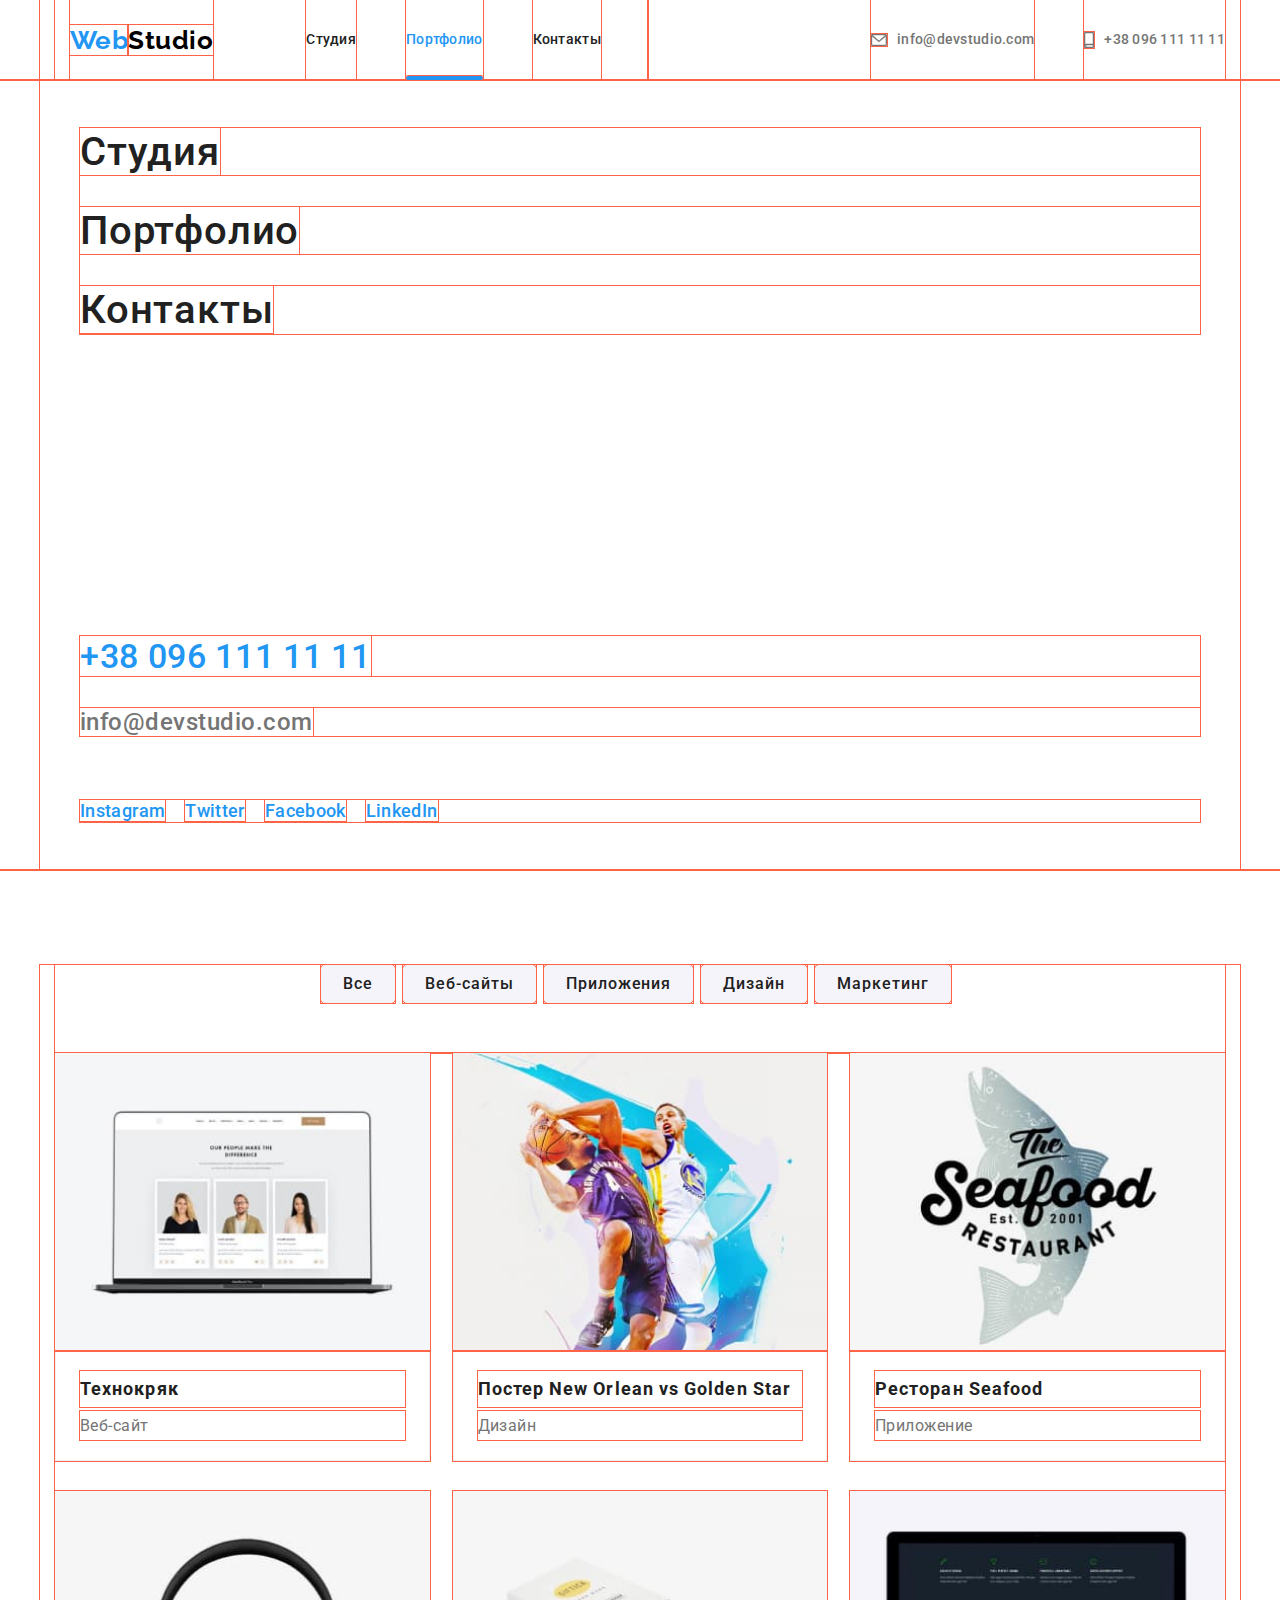
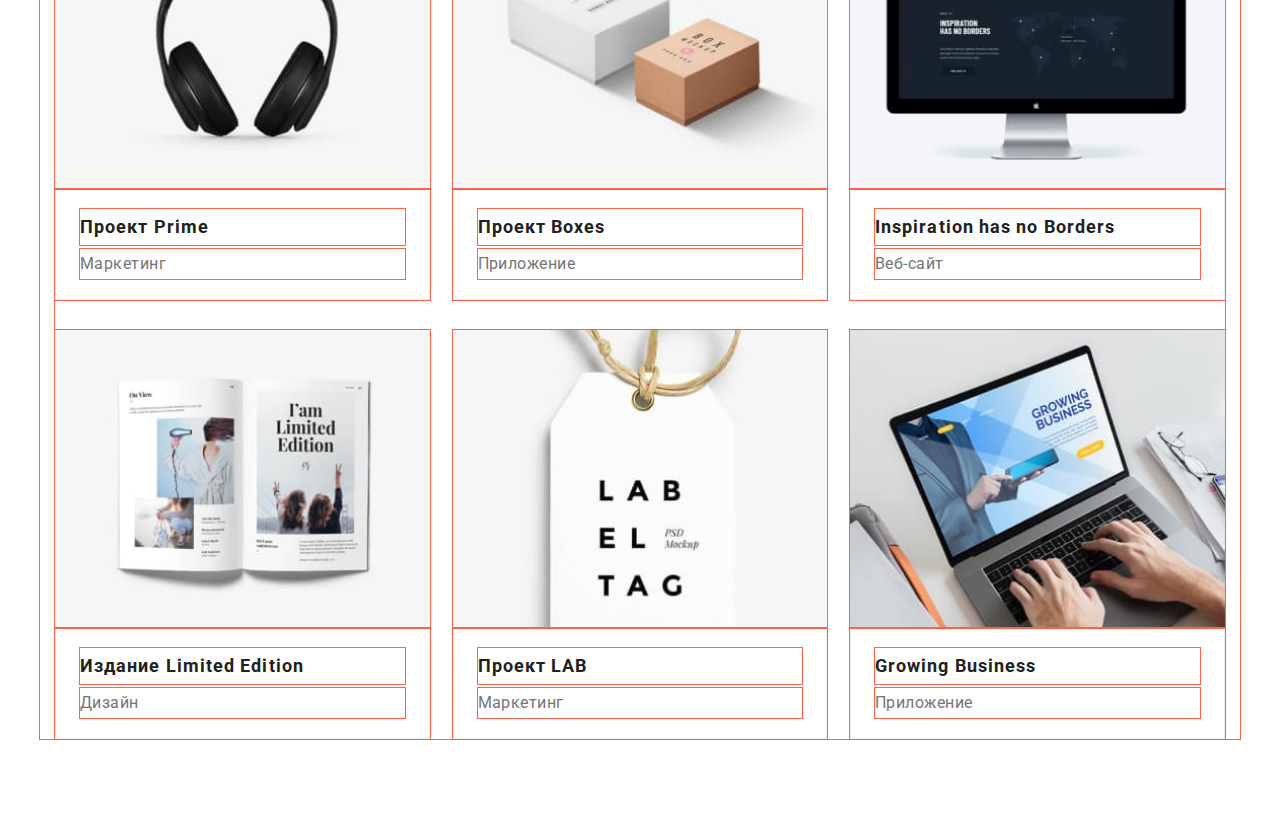
==== commit 2a45b825: "1" ====
--- a/portfolio.html
+++ b/portfolio.html
@@ -16,11 +16,11 @@
     <link rel="stylesheet" href="./sass/main.css" />
   </head>
   <body>
-    <!-- <header>
+    <header>
       <div class="header-line">
-        <div class="page-header container"> -->
+        <div class="page-header container">
           <!--main navigation-->
-          <!-- <nav class="container main-nav">
+          <nav class="container main-nav">
             <a class="main-nav__logo" href="./index.html"
               ><span class="logo-first">Web</span
               ><span class="logo-second-header">Studio</span></a
@@ -36,9 +36,9 @@
                 <a href="" class="site-nav__link">Контакты</a>
               </li>
             </ul>
-          </nav> -->
+          </nav>
           <!--contact information-->
-          <!-- <ul class="container contacts list">
+          <ul class="container contacts list">
             <li class="contacts-address">
               <a
                 class="contacts-address__link"
@@ -59,11 +59,88 @@
               >
             </li>
           </ul>
+          <button class="mobile-menu__btn">
+            <svg class="menu-btn__icon" width="40" height="40">
+              <use
+                class="menu-btn__icon-close"
+                href="./images/icons/sprite.svg#icon-close_40px"
+              ></use>
+              <use
+                class="menu-btn__icon-open"
+                href="./images/icons/sprite.svg#icon-menu_40px"
+              ></use>
+            </svg>
+          </button>
         </div>
       </div>
     </header>
+    <div class="-mobile-menu">
+      <div class="mobile container">
+        <ul class="mobile-menu__list list">
+          <li class="mobile-menu__item">
+            <a href="" class="mobile-menu__link current">Студия</a>
+          </li>
+          <li class="mobile-menu__item">
+            <a href="./portfolio.html" class="mobile-menu__link">Портфолио</a>
+          </li>
+          <li class="mobile-menu__item">
+            <a href="" class="mobile-menu__link">Контакты</a>
+          </li>
+        </ul>
+        <ul class="mobile-menu__contacts list">
+          <li class="mobile-contacts__address">
+            <a class="mobile-contacts__link" href="tel:+380961111111">
+              +38 096 111 11 11</a
+            >
+          </li>
+          <li class="mobile-contacts__address">
+            <a class="mobile-contacts__link-2" href="mailto:info@devstudio.com">
+              info@devstudio.com</a
+            >
+          </li>
+        </ul>
+        <ul class="mobile-menu__socials list">
+          <li class="mobile-socials__item">
+            <a
+              class="mobile-socials__link"
+              href="https://www.instagram.com"
+              target="_blank"
+              rel="noopener noreferrer"
+              >Instagram</a
+            >
+          </li>
+          <li class="mobile-socials__item">
+            <a
+              class="mobile-socials__link"
+              href="https://www.twitter.com"
+              target="_blank"
+              rel="noopener noreferrer"
+              >Twitter</a
+            >
+          </li>
+          <li class="mobile-socials__item">
+            <a
+              class="mobile-socials__link"
+              href="https://www.facebook.com"
+              target="_blank"
+              rel="noopener noreferrer"
+              >Facebook</a
+            >
+          </li>
+          <li class="mobile-socials__item">
+            <a
+              class="mobile-socials__link"
+              href="https://www.linkedIn.com"
+              target="_blank"
+              rel="noopener noreferrer"
+              >LinkedIn</a
+            >
+          </li>
+        </ul>
+      </div>
+    </div>
     <main>
-      <div class="main"> -->
+      <div class="main">
         <!--filter-->
         <section class="section">
           <div class="portfolio container">
@@ -353,8 +430,8 @@
             ><span class="logo-first">Web</span
             ><span class="logo-second-footer">Studio</span></a
           > -->
-          <!--contacts-->
-          <!-- <address class="address">
+    <!--contacts-->
+    <!-- <address class="address">
             <p class="address__text">г. Киев, пр-т Леси Украинки, 26</p>
             <ul class="address__scroll list">
               <li class="address__item">
--- a/sass/main.css
+++ b/sass/main.css
@@ -24,7 +24,7 @@
   }
 }
 
-.site-nav, .contacts, .skills, .team__scroll.list, .social-icons, .our-clients, .address__scroll.list, .portfolio__list, .portfolio__filter {
+.site-nav, .contacts, .skills, .team__scroll.list, .social-icons, .our-clients, .address__scroll.list, .portfolio__list, .portfolio__filter, .mobile-menu__list, .mobile-menu__contacts, .mobile-menu__socials {
   padding: 0;
   margin: 0;
   list-style: none;
@@ -147,9 +147,21 @@
 }
 
 .site-nav {
-  display: flex;
-  margin-left: 93px;
-  margin-right: 33px;
+  display: none;
+}
+
+@media screen and (min-width: 768px) {
+  .site-nav {
+    display: flex;
+    justify-content: flex-start;
+    margin-left: 88px;
+  }
+}
+
+@media screen and (min-width: 1200px) {
+  .site-nav {
+    margin-left: 93px;
+  }
 }
 
 .site-nav .site-nav__item:not(:last-child) {
@@ -195,8 +207,21 @@
 }
 
 .contacts {
-  display: flex;
-  justify-content: flex-end;
+  display: none;
+}
+
+@media screen and (min-width: 768px) {
+  .contacts {
+    display: block;
+    justify-content: flex-start;
+  }
+}
+
+@media screen and (min-width: 1200px) {
+  .contacts {
+    display: flex;
+    justify-content: flex-end;
+  }
 }
 
 .contacts-address__link {
@@ -222,7 +247,13 @@
 }
 
 .contacts-address:not(:last-child) {
-  margin-right: 50px;
+  margin-right: 0;
+}
+
+@media screen and (min-width: 1200px) {
+  .contacts-address:not(:last-child) {
+    margin-right: 50px;
+  }
 }
 
 .contacts-address__icon {
@@ -280,7 +311,7 @@
 
 .hero {
   max-width: 1600px;
-  height: 600px;
+  height: 400px;
   margin-right: auto;
   margin-left: auto;
   padding-top: 200px;
@@ -291,15 +322,28 @@
   text-align: center;
 }
 
+@media screen and (min-width: 1200px) {
+  .hero {
+    height: 600px;
+  }
+}
+
 .hero__title {
   margin-top: 0;
   margin-bottom: 30px;
   color: #fff;
   font-weight: 900;
-  font-size: 44px;
-  line-height: 1.36;
+  font-size: 26px;
+  line-height: 1.62;
   letter-spacing: 0.06em;
   text-transform: uppercase;
+}
+
+@media screen and (min-width: 1200px) {
+  .hero__title {
+    font-size: 44px;
+    line-height: 1.36;
+  }
 }
 
 .primary {
@@ -402,8 +446,15 @@
 }
 
 .employments-section {
-  padding-top: 0;
-  padding-bottom: 94px;
+  display: none;
+}
+
+@media screen and (min-width: 1200px) {
+  .employments-section {
+    display: flex;
+    padding-top: 0;
+    padding-bottom: 94px;
+  }
 }
 
 .employments__tasks {
@@ -986,7 +1037,6 @@
 
 .portfolio__item {
   position: relative;
-  margin-bottom: 30px;
   overflow: hidden;
 }
 
@@ -1006,11 +1056,93 @@
   box-shadow: 0 4px 4px 0 rgba(0, 0, 0, 0.25);
 }
 
+@media screen and (min-width: 480px) {
+  .portfolio__item:not(:last-child) {
+    margin-bottom: 30px;
+  }
+}
+
+@media screen and (min-width: 768px) {
+  .portfolio__item:not(:last-child) {
+    margin-bottom: 30px;
+  }
+}
+
+@media screen and (min-width: 1200px) {
+  .portfolio__item:not(:last-child) {
+    margin-bottom: 0;
+  }
+}
+
+@media screen and (min-width: 1200px) {
+  .portfolio__item:nth-child(-n + 6) {
+    margin-bottom: 30px;
+  }
+}
+
+@media screen and (min-width: 768px) {
+  .portfolio__item:nth-child(2n + 1) {
+    margin-right: 30px;
+  }
+}
+
+@media screen and (min-width: 1200px) {
+  .portfolio__item:nth-child(2n + 1) {
+    margin-right: 0;
+  }
+}
+
 .portfolio__filter {
   display: flex;
-  justify-content: center;
-  align-items: center;
-  margin-bottom: 50px;
+  flex-wrap: wrap;
+}
+
+@media screen and (min-width: 480px) {
+  .portfolio__filter {
+    justify-content: flex-start;
+    align-items: center;
+  }
+}
+
+@media screen and (min-width: 768px) {
+  .portfolio__filter {
+    justify-content: center;
+    align-items: center;
+  }
+}
+
+@media screen and (min-width: 480px) {
+  .list-title {
+    margin-bottom: 15px;
+    margin-right: 8px;
+  }
+  .list-title:nth-last-child(-n + 2) {
+    margin-bottom: 40px;
+  }
+}
+
+@media screen and (min-width: 480px) and (min-width: 768px) {
+  .list-title:nth-last-child(-n + 2) {
+    margin-bottom: 30px;
+  }
+}
+
+@media screen and (min-width: 480px) and (min-width: 1200px) {
+  .list-title:nth-last-child(-n + 2) {
+    margin-bottom: 50px;
+  }
+}
+
+@media screen and (min-width: 768px) {
+  .list-title {
+    margin-bottom: 30px;
+  }
+}
+
+@media screen and (min-width: 1200px) {
+  .list-title {
+    margin-bottom: 50px;
+  }
 }
 
 .box {
@@ -1284,4 +1416,96 @@
 .button-close:focus .button-close__svg {
   fill: #2196f3;
 }
+
+.mobile.container {
+  padding: 48px 40px;
+}
+
+.mobile-menu__list {
+  margin-bottom: 302px;
+}
+
+.mobile-menu__item {
+  margin-bottom: 32px;
+}
+
+.mobile-menu__link {
+  text-decoration: none;
+  font-weight: 500;
+  font-size: 40px;
+  line-height: 1.18;
+  letter-spacing: 0.02em;
+  color: #212121;
+}
+
+.mobile-menu__contacts {
+  margin-bottom: 64px;
+}
+
+.mobile-contacts__link {
+  text-decoration: none;
+  font-weight: 500;
+  font-size: 34px;
+  line-height: 1.18;
+  letter-spacing: 0.02em;
+  list-style-type: none;
+  color: #2196f3;
+}
+
+.mobile-contacts__link-2 {
+  text-decoration: none;
+  font-weight: 500;
+  font-size: 24px;
+  line-height: 1.17;
+  letter-spacing: 0.02em;
+  color: #757575;
+}
+
+.mobile-contacts__address:not(:last-child) {
+  margin-bottom: 32px;
+}
+
+.mobile-socials__link {
+  text-decoration: none;
+  font-weight: 500;
+  font-size: 18px;
+  line-height: 1.22;
+  letter-spacing: 0.02em;
+  list-style-type: none;
+  color: #2196f3;
+}
+
+.mobile-socials__item:not(:last-child) {
+  margin-right: 20px;
+}
+
+.mobile-menu__socials {
+  display: flex;
+}
+
+.mobile-menu__btn {
+  display: flex;
+  justify-content: center;
+  align-items: center;
+  width: 40px;
+  height: 40px;
+  padding: 0;
+  background-color: transparent;
+  border: none;
+  cursor: pointer;
+}
+
+@media screen and (min-width: 768px) {
+  .mobile-menu__btn {
+    display: none;
+  }
+}
+
+.mobile-menu__list.mobile-menu__link.current {
+  color: #2196f3;
+}
+
+.menu-btn__icon {
+  fill: #000;
+}
 /*# sourceMappingURL=main.css.map */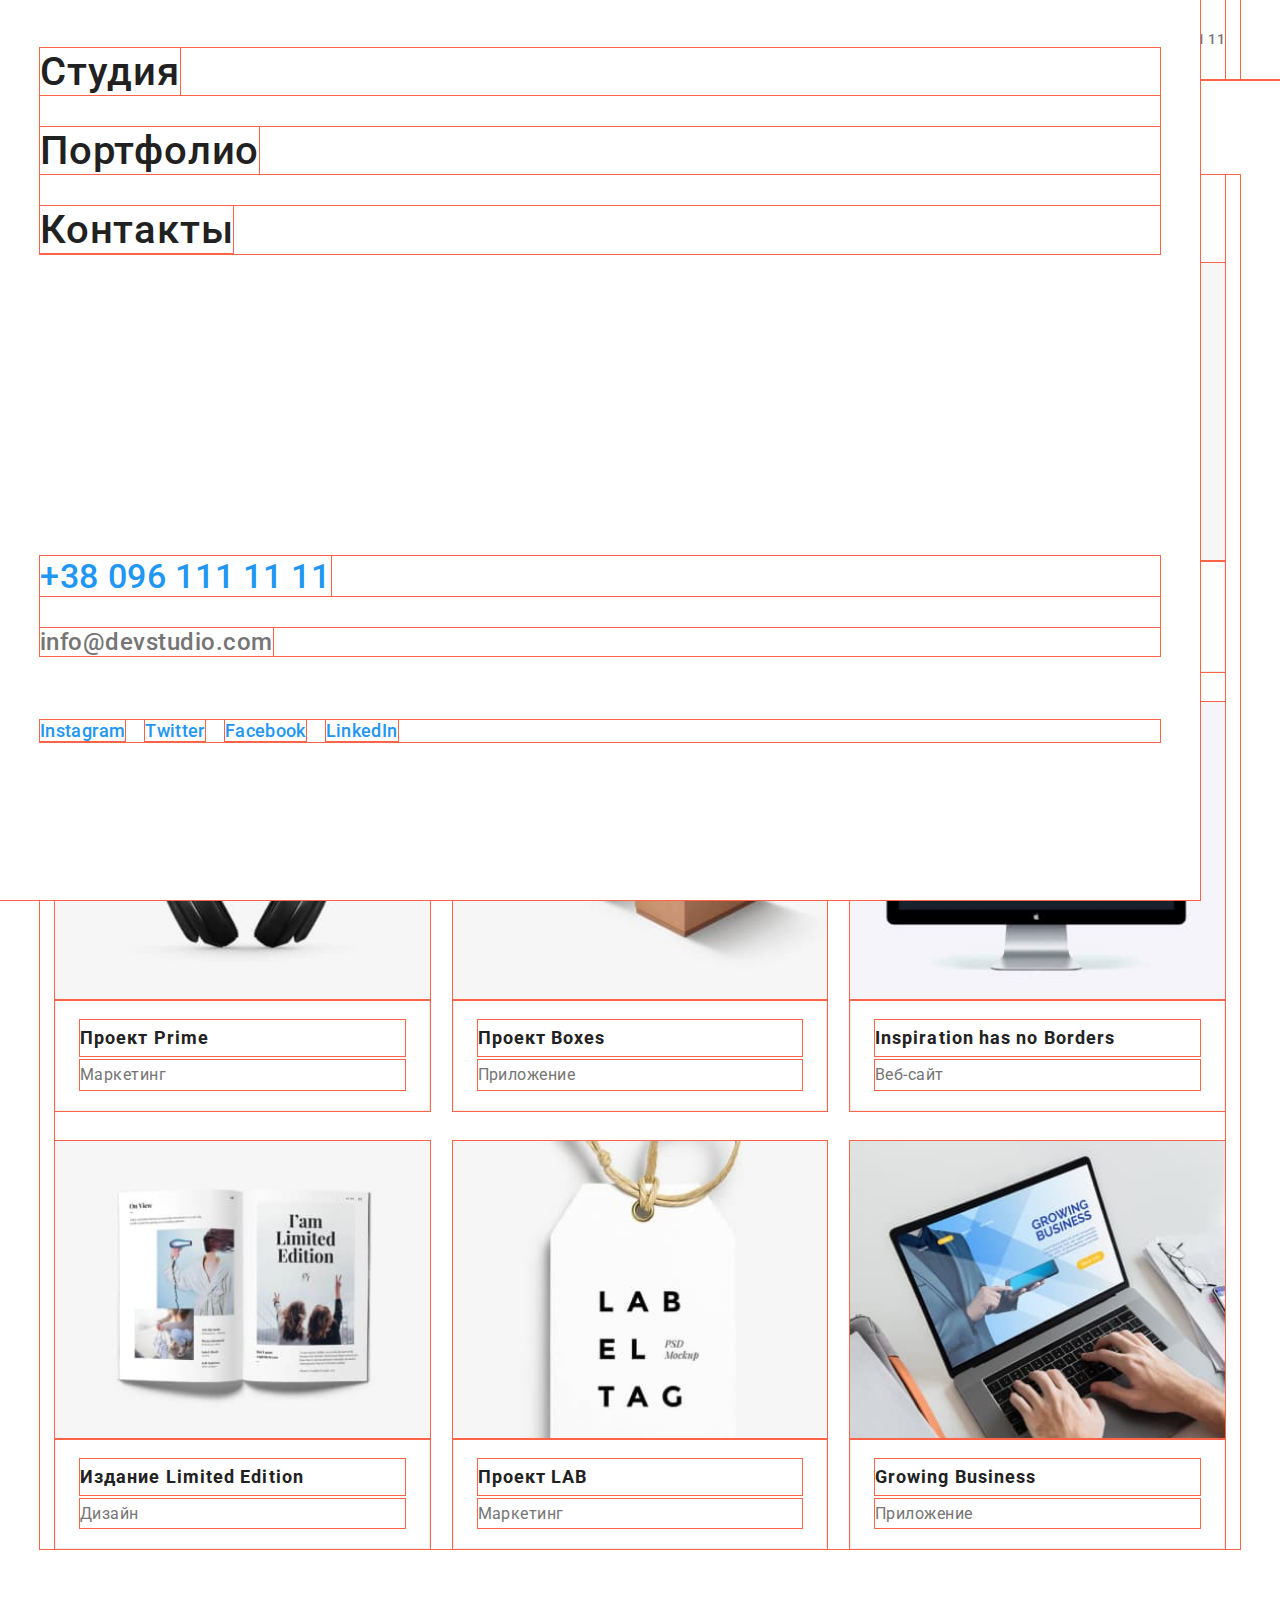
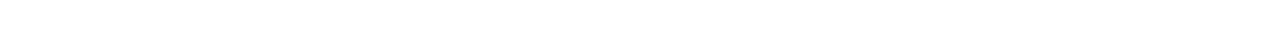
==== commit 3cf52b2c: "2" ====
--- a/portfolio.html
+++ b/portfolio.html
@@ -76,6 +76,18 @@
     </header>
     <div class="-mobile-menu">
       <div class="mobile container">
+        <button class="mobile-menu__btn">
+          <svg class="menu-btn__icon" width="40" height="40">
+            <use
+              class="menu-btn__icon-close"
+              href="./images/icons/sprite.svg#icon-close_40px"
+            ></use>
+            <use
+              class="menu-btn__icon-open"
+              href="./images/icons/sprite.svg#icon-menu_40px"
+            ></use>
+          </svg>
+        </button>
         <ul class="mobile-menu__list list">
           <li class="mobile-menu__item">
             <a href="" class="mobile-menu__link current">Студия</a>
--- a/sass/main.css
+++ b/sass/main.css
@@ -1418,7 +1418,14 @@
 }
 
 .mobile.container {
+  position: fixed;
+  top: 0;
+  left: 0;
+  width: 100%;
+  height: 100vh;
   padding: 48px 40px;
+  background-color: #fff;
+  z-index: 99;
 }
 
 .mobile-menu__list {
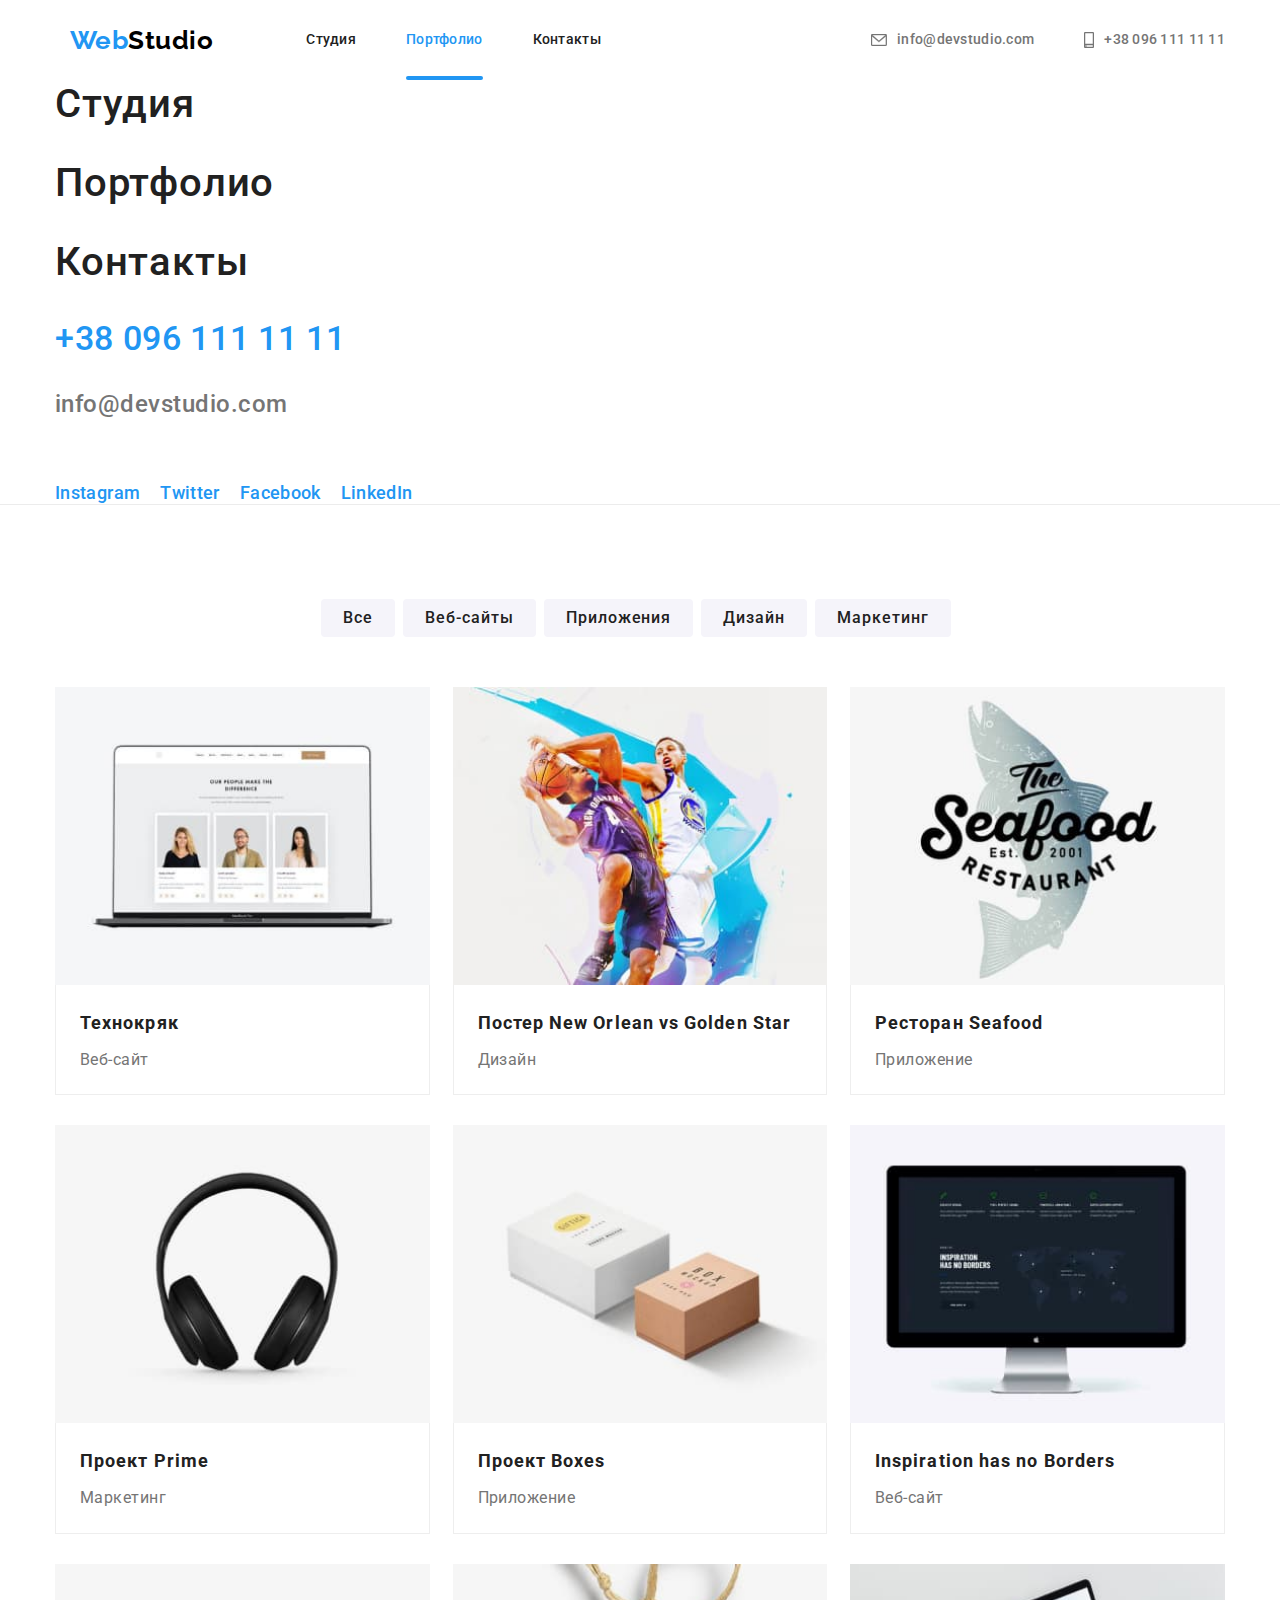
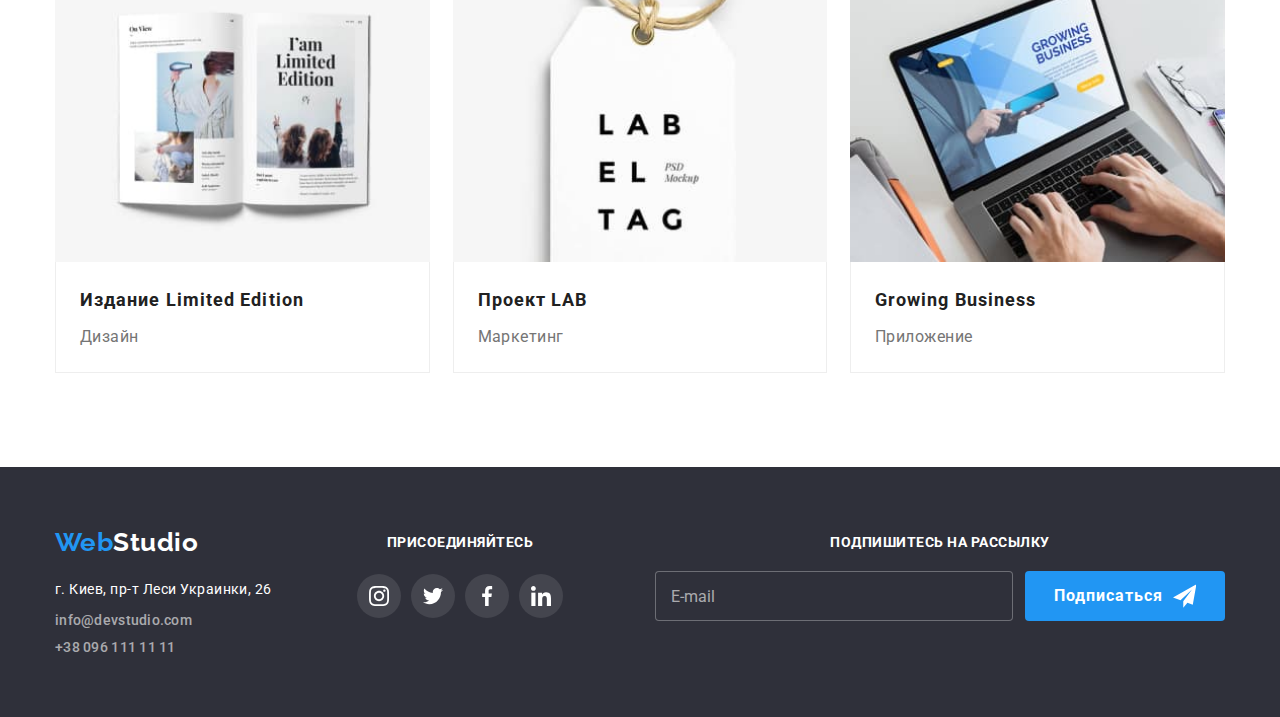
==== commit 80756c31: "1" ====
--- a/portfolio.html
+++ b/portfolio.html
@@ -435,82 +435,84 @@
         </section>
       </div>
     </main>
-    <!-- <footer class="footer">
+    <footer class="footer">
       <div class="footer-line">
-        <div class="footer__address">
-          <a class="footer__logo" href="./index.html"
-            ><span class="logo-first">Web</span
-            ><span class="logo-second-footer">Studio</span></a
-          > -->
-    <!--contacts-->
-    <!-- <address class="address">
-            <p class="address__text">г. Киев, пр-т Леси Украинки, 26</p>
-            <ul class="address__scroll list">
-              <li class="address__item">
-                <a class="address__link" href="mailto:info@devstudio.com"
-                  >info@devstudio.com</a
+        <div class="footer-line__table">
+          <div class="footer__address">
+            <a class="footer__logo" href="./index.html"
+              ><span class="logo-first">Web</span
+              ><span class="logo-second-footer">Studio</span></a
+            >
+            <!--contacts-->
+            <address class="address">
+              <p class="address__text">г. Киев, пр-т Леси Украинки, 26</p>
+              <ul class="address__scroll list">
+                <li class="address__item">
+                  <a class="address__link" href="mailto:info@devstudio.com"
+                    >info@devstudio.com</a
+                  >
+                </li>
+                <li class="address__item">
+                  <a class="address__link" href="tel:+380961111111"
+                    >+38 096 111 11 11</a
+                  >
+                </li>
+              </ul>
+            </address>
+          </div>
+          <div class="footer-social-icons">
+            <h3 class="social-icons__title">ПРИСОЕДИНЯЙТЕСЬ</h3>
+            <ul class="social-icons list">
+              <li class="social-icons__item">
+                <a
+                  href=""
+                  class="footer-social-icons__link"
+                  target="_blank"
+                  rel="noopener noreferrer"
                 >
-              </li>
-              <li class="address__item">
-                <a class="address__link" href="tel:+380961111111"
-                  >+38 096 111 11 11</a
+                  <svg class="footer-social-icons__svg">
+                    <use href="./images/icons/sprite.svg#icon-instagram"></use>
+                  </svg>
+                </a>
+              </li>
+              <li class="social-icons__item">
+                <a
+                  href=""
+                  class="footer-social-icons__link"
+                  target="_blank"
+                  rel="noopener noreferrer"
                 >
+                  <svg class="footer-social-icons__svg">
+                    <use href="./images/icons/sprite.svg#icon-twitter"></use>
+                  </svg>
+                </a>
+              </li>
+              <li class="social-icons__item">
+                <a
+                  href=""
+                  class="footer-social-icons__link"
+                  target="_blank"
+                  rel="noopener noreferrer"
+                >
+                  <svg class="footer-social-icons__svg">
+                    <use href="./images/icons/sprite.svg#icon-facebook"></use>
+                  </svg>
+                </a>
+              </li>
+              <li class="social-icons__item">
+                <a
+                  href=""
+                  class="footer-social-icons__link"
+                  target="_blank"
+                  rel="noopener noreferrer"
+                >
+                  <svg class="footer-social-icons__svg">
+                    <use href="./images/icons/sprite.svg#icon-linkedin"></use>
+                  </svg>
+                </a>
               </li>
             </ul>
-          </address>
-        </div>
-        <div class="footer-social-icons">
-          <h3 class="social-icons__title">ПРИСОЕДИНЯЙТЕСЬ</h3>
-          <ul class="social-icons list">
-            <li class="social-icons__item">
-              <a
-                href=""
-                class="footer-social-icons__link"
-                target="_blank"
-                rel="noopener noreferrer"
-              >
-                <svg class="footer-social-icons__svg">
-                  <use href="./images/icons/sprite.svg#icon-instagram"></use>
-                </svg>
-              </a>
-            </li>
-            <li class="social-icons__item">
-              <a
-                href=""
-                class="footer-social-icons__link"
-                target="_blank"
-                rel="noopener noreferrer"
-              >
-                <svg class="footer-social-icons__svg">
-                  <use href="./images/icons/sprite.svg#icon-twitter"></use>
-                </svg>
-              </a>
-            </li>
-            <li class="social-icons__item">
-              <a
-                href=""
-                class="footer-social-icons__link"
-                target="_blank"
-                rel="noopener noreferrer"
-              >
-                <svg class="footer-social-icons__svg">
-                  <use href="./images/icons/sprite.svg#icon-facebook"></use>
-                </svg>
-              </a>
-            </li>
-            <li class="social-icons__item">
-              <a
-                href=""
-                class="footer-social-icons__link"
-                target="_blank"
-                rel="noopener noreferrer"
-              >
-                <svg class="footer-social-icons__svg">
-                  <use href="./images/icons/sprite.svg#icon-linkedin"></use>
-                </svg>
-              </a>
-            </li>
-          </ul>
+          </div>
         </div>
         <div class="footer-form">
           <form autocomplete="off">
@@ -536,6 +538,6 @@
           </form>
         </div>
       </div>
-    </footer> -->
+    </footer>
   </body>
 </html>
--- a/sass/main.css
+++ b/sass/main.css
@@ -1,11 +1,11 @@
-.page-header, .main-nav, .contacts, .container, .portfolio {
+.page-header, .main-nav, .contacts, .container, .footer, .portfolio {
   width: 100%;
   padding-left: 15px;
   padding-right: 15px;
 }
 
 @media screen and (min-width: 480px) {
-  .page-header, .main-nav, .contacts, .container, .portfolio {
+  .page-header, .main-nav, .contacts, .container, .footer, .portfolio {
     max-width: 480px;
     margin-left: auto;
     margin-right: auto;
@@ -13,13 +13,13 @@
 }
 
 @media screen and (min-width: 768px) {
-  .page-header, .main-nav, .contacts, .container, .portfolio {
+  .page-header, .main-nav, .contacts, .container, .footer, .portfolio {
     max-width: 768px;
   }
 }
 
 @media screen and (min-width: 1200px) {
-  .page-header, .main-nav, .contacts, .container, .portfolio {
+  .page-header, .main-nav, .contacts, .container, .footer, .portfolio {
     max-width: 1200px;
   }
 }
@@ -105,7 +105,6 @@
 *::before,
 *::after {
   box-sizing: inherit;
-  outline: 1px solid tomato;
 }
 
 body {
@@ -733,7 +732,31 @@
 }
 
 .footer {
+  max-width: 1600px;
   background-color: #2f303a;
+  display: inline-flex;
+  justify-content: center;
+}
+
+.footer__address {
+  display: block;
+  text-align: center;
+}
+
+@media screen and (min-width: 768px) {
+  .footer__address {
+    width: 232px;
+    margin-right: 165px;
+    margin-left: 61px;
+  }
+}
+
+@media screen and (min-width: 1200px) {
+  .footer__address {
+    text-align: start;
+    margin-right: 70px;
+    margin-left: 0;
+  }
 }
 
 .footer__logo {
@@ -741,31 +764,73 @@
   margin-bottom: 20px;
   font-family: Raleway, cursive;
   font-weight: 700;
-  font-size: 26px;
-  line-height: 1.19;
+  font-size: 24px;
+  line-height: 1.17;
   text-decoration: none;
 }
 
+@media screen and (min-width: 1200px) {
+  .footer__logo {
+    font-size: 26px;
+    line-height: 1.19;
+  }
+}
+
 .footer-line {
-  width: 1200px;
-  padding-left: 15px;
-  padding-right: 15px;
-  padding-top: 60px;
-  padding-bottom: 60px;
+  text-align: center;
+  min-width: 480px;
+  padding: 60px 15px;
   margin-right: auto;
   margin-left: auto;
-  display: flex;
-  justify-content: space-between;
+  justify-content: center;
+}
+
+@media screen and (min-width: 1200px) {
+  .footer-line {
+    width: 1200px;
+    display: flex;
+    justify-content: space-between;
+  }
+}
+
+@media screen and (min-width: 768px) {
+  .footer-line__table {
+    display: flex;
+    margin-bottom: 60px;
+  }
+}
+
+@media screen and (min-width: 1200px) {
+  .footer-line__table {
+    display: inline-flex;
+    margin-bottom: 0;
+  }
+}
+
+.address {
+  margin-bottom: 60px;
+}
+
+@media screen and (min-width: 768px) {
+  .address {
+    margin-bottom: 0;
+  }
 }
 
 .address__text {
   color: #fff;
   font-style: normal;
   margin-top: 20px;
-  margin-bottom: 9px;
+  margin-bottom: 8px;
   font-family: Roboto;
   font-size: 14px;
   line-height: 1.7;
+}
+
+@media screen and (min-width: 1200px) {
+  .address__text {
+    margin-bottom: 9px;
+  }
 }
 
 .address__link {
@@ -810,6 +875,16 @@
   color: #fff;
 }
 
+.footer-social-icons {
+  margin-bottom: 60px;
+}
+
+@media screen and (min-width: 768px) {
+  .footer-social-icons {
+    margin-bottom: 0;
+  }
+}
+
 .footer-social-icons__svg {
   width: 20px;
   height: 20px;
@@ -865,15 +940,20 @@
 }
 
 .footer-form {
-  width: 570px;
-  min-height: 86px;
   padding: 0;
   margin-top: 0;
   margin-bottom: 0;
 }
 
+@media screen and (min-width: 1200px) {
+  .footer-form {
+    width: 570px;
+    min-height: 86px;
+  }
+}
+
 .footer-form__title {
-  margin-top: 8px;
+  margin-top: 0;
   margin-bottom: 20px;
   font-weight: bold;
   font-size: 14px;
@@ -882,24 +962,44 @@
   color: #fff;
 }
 
+@media screen and (min-width: 1200px) {
+  .footer-form__title {
+    margin-top: 8px;
+  }
+}
+
 .footer-form__field {
-  display: flex;
-  margin-bottom: 10px;
-  width: 570px;
+  display: block;
+  text-align: center;
+  width: 450px;
+}
+
+@media screen and (min-width: 768px) {
+  .footer-form__field {
+    width: 738px;
+  }
+}
+
+@media screen and (min-width: 1200px) {
+  .footer-form__field {
+    display: flex;
+    margin-bottom: 10px;
+    width: 570px;
+  }
 }
 
 .footer-form__input {
   margin: 0;
-  margin-right: 12px;
+  margin-right: 0;
+  margin-bottom: 20px;
   padding: 15px;
   border: 1px solid rgba(33, 33, 33, 0.2);
   box-sizing: border-box;
-  width: 358px;
+  border-radius: 4px;
+  width: 450px;
   height: 50px;
-  border-radius: 4px;
-  font-size: 16px;
+  border: 1px solid rgba(255, 255, 255, 0.3);
   background-color: #2f303a;
-  border: 1px solid rgba(255, 255, 255, 0.3);
 }
 
 .footer-form__input::placeholder {
@@ -913,12 +1013,24 @@
   cursor: pointer;
 }
 
+@media screen and (min-width: 1200px) {
+  .footer-form__input {
+    width: 358px;
+    height: 50px;
+    font-size: 16px;
+    margin-right: 12px;
+    margin-bottom: 0;
+  }
+}
+
 .footer__button {
   display: flex;
   color: #fff;
   background-color: #2196f3;
   border-color: #2196f3;
   width: 200px;
+  margin-left: auto;
+  margin-right: auto;
   border-radius: 4px;
   padding: 10px 29px;
   font-family: Roboto;
@@ -1417,19 +1529,26 @@
   fill: #2196f3;
 }
 
-.mobile.container {
+.mobile-menu {
   position: fixed;
   top: 0;
   left: 0;
+  opacity: 0;
   width: 100%;
   height: 100vh;
   padding: 48px 40px;
   background-color: #fff;
+  transition: 0.5s;
   z-index: 99;
 }
 
+.mobile-menu.is-open {
+  opacity: 1;
+  overflow: hidden;
+}
+
 .mobile-menu__list {
-  margin-bottom: 302px;
+  margin-bottom: 32px;
 }
 
 .mobile-menu__item {
@@ -1447,6 +1566,12 @@
 
 .mobile-menu__contacts {
   margin-bottom: 64px;
+}
+
+@media screen and (min-width: 768px) {
+  .mobile-menu {
+    display: none;
+  }
 }
 
 .mobile-contacts__link {
@@ -1472,6 +1597,12 @@
   margin-bottom: 32px;
 }
 
+.mobile-container {
+  display: flex;
+  padding: 48px 40px;
+  height: 100%;
+}
+
 .mobile-socials__link {
   text-decoration: none;
   font-weight: 500;
@@ -1491,7 +1622,6 @@
 }
 
 .mobile-menu__btn {
-  display: flex;
   justify-content: center;
   align-items: center;
   width: 40px;
@@ -1508,11 +1638,19 @@
   }
 }
 
-.mobile-menu__list.mobile-menu__link.current {
-  color: #2196f3;
-}
-
 .menu-btn__icon {
   fill: #000;
 }
+
+.is-open .menu-btn__icon-open {
+  display: none;
+}
+
+.menu-btn__icon-close {
+  display: none;
+}
+
+.is-open .menu-btn__icon-close {
+  display: block;
+}
 /*# sourceMappingURL=main.css.map */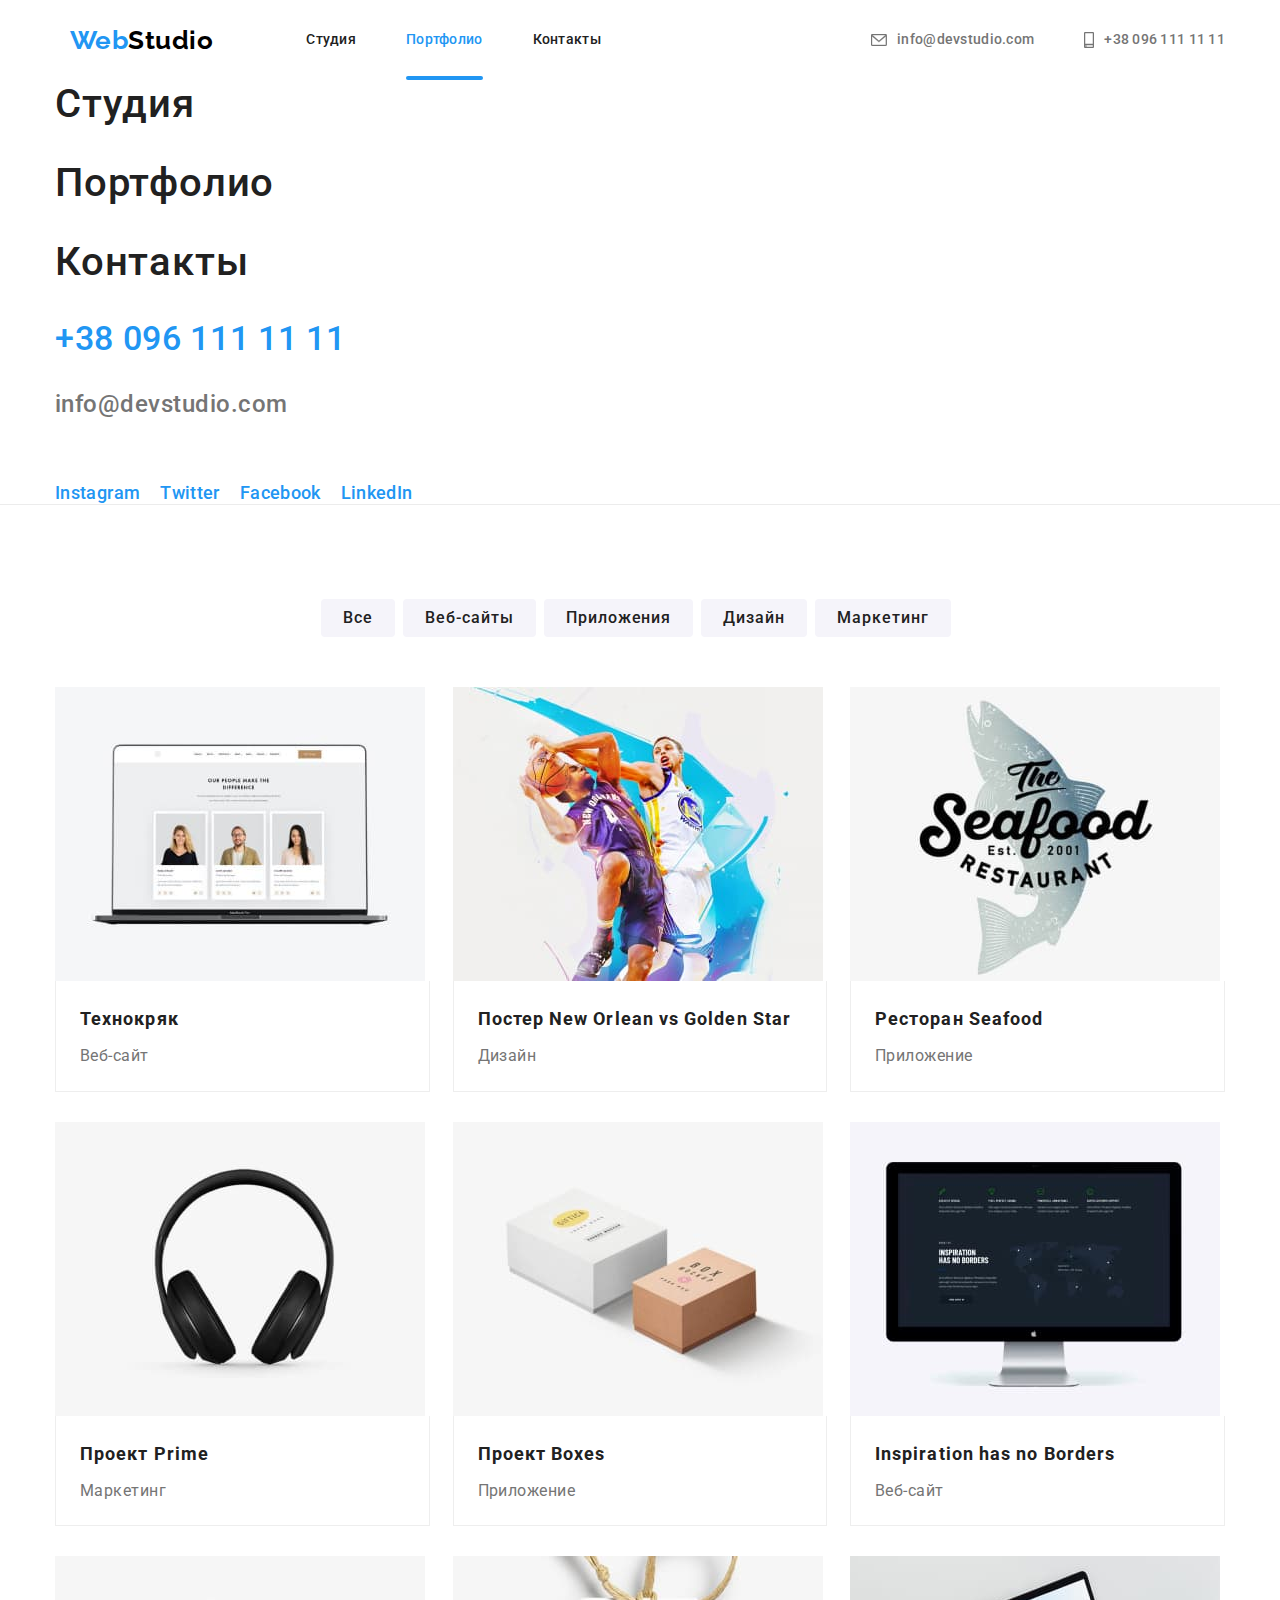
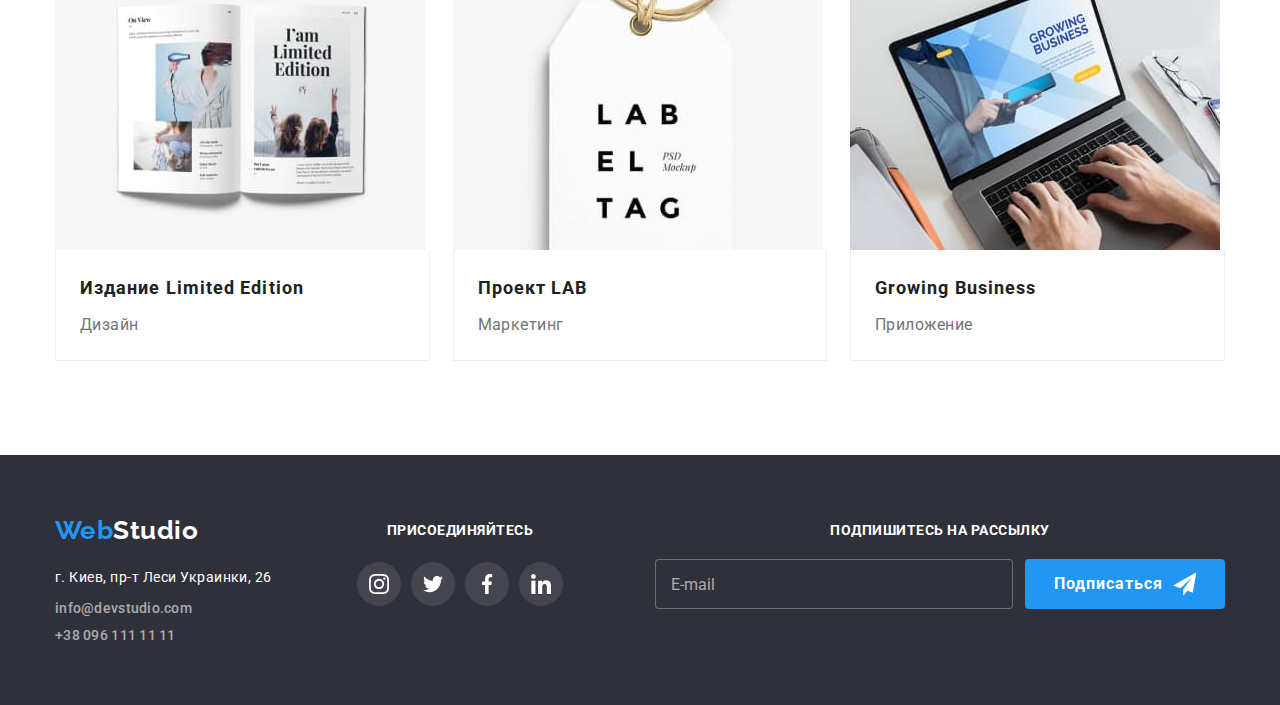
==== commit 6d5013c0: "1" ====
--- a/portfolio.html
+++ b/portfolio.html
@@ -59,7 +59,7 @@
               >
             </li>
           </ul>
-          <button class="mobile-menu__btn">
+          <button class="mobile-menu__btn" data-menu-button>
             <svg class="menu-btn__icon" width="40" height="40">
               <use
                 class="menu-btn__icon-close"
@@ -74,20 +74,9 @@
         </div>
       </div>
     </header>
-    <div class="-mobile-menu">
+
+    <div class="-mobile-menu" data-menu>
       <div class="mobile container">
-        <button class="mobile-menu__btn">
-          <svg class="menu-btn__icon" width="40" height="40">
-            <use
-              class="menu-btn__icon-close"
-              href="./images/icons/sprite.svg#icon-close_40px"
-            ></use>
-            <use
-              class="menu-btn__icon-open"
-              href="./images/icons/sprite.svg#icon-menu_40px"
-            ></use>
-          </svg>
-        </button>
         <ul class="mobile-menu__list list">
           <li class="mobile-menu__item">
             <a href="" class="mobile-menu__link current">Студия</a>
@@ -189,13 +178,40 @@
                 <article class="cards">
                   <a href="" class="cards__link">
                     <div class="cards__img">
-                      <img
-                        src="./images/portfolio/img.jpg"
-                        alt="фото веб-сайта"
-                        class="cards__img-item"
-                      />
-                    </div>
-                    <div class="box">
+                      <picture>
+                        <source
+                          srcset="
+                            ./images/portfolio/desktop/img.jpg   1x,
+                            ./images/portfolio/desktop/img@2.jpg 2x
+                          "
+                          media="(min-width: 1200px)"
+                          type="image/jpeg"
+                        />
+                        <source
+                          srcset="
+                            ./images/portfolio/tablet/img.jpg   1x,
+                            ./images/portfolio/tablet/img@2.jpg 2x
+                          "
+                          media="(min-width: 768px)"
+                          type="image/jpeg"
+                        />
+                        <source
+                          srcset="
+                            ./images/portfolio/mobile/img.jpg   1x,
+                            ./images/portfolio/mobile/img@2.jpg 2x
+                          "
+                          media="(max-width: 480px)"
+                          type="image/jpeg"
+                        />
+                        <img
+                          src="./images/portfolio/mobile/img.jpg"
+                          alt="фото веб-сайта"
+                          class="cards__img-item"
+                          width="450"
+                        />
+                      </picture>
+                    </div>
+                    <div class="box biger">
                       <h3 class="cards__title">Технокряк</h3>
                       <p class="cards__about">Веб-сайт</p>
                     </div>
@@ -216,11 +232,38 @@
                 <article class="cards">
                   <a href="" class="cards__link">
                     <div class="cards__img">
-                      <img
-                        src="./images/portfolio/img-2.jpg"
-                        alt="два баскетболиста"
-                        class="cards__img-item"
-                      />
+                      <picture>
+                        <source
+                          srcset="
+                            ./images/portfolio/desktop/img-2.jpg   1x,
+                            ./images/portfolio/desktop/img-2@2.jpg 2x
+                          "
+                          media="(min-width: 1200px)"
+                          type="image/jpeg"
+                        />
+                        <source
+                          srcset="
+                            ./images/portfolio/tablet/img-2.jpg   1x,
+                            ./images/portfolio/tablet/img-2@2.jpg 2x
+                          "
+                          media="(min-width: 768px)"
+                          type="image/jpeg"
+                        />
+                        <source
+                          srcset="
+                            ./images/portfolio/mobile/img-2.jpg   1x,
+                            ./images/portfolio/mobile/img-2@2.jpg 2x
+                          "
+                          media="(max-width: 480px)"
+                          type="image/jpeg"
+                        />
+                        <img
+                          src="./images/portfolio/mobile/img-2.jpg"
+                          alt="два баскетболиста"
+                          class="cards__img-item"
+                          width="450"
+                        />
+                      </picture>
                     </div>
                     <div class="box">
                       <h3 class="cards__title">
@@ -245,11 +288,38 @@
                 <article class="cards">
                   <a href="" class="cards__link">
                     <div class="cards__img">
-                      <img
-                        src="./images/portfolio/img-3.jpg"
-                        alt="логотип ресторана"
-                        class="cards__img-item"
-                      />
+                      <picture>
+                        <source
+                          srcset="
+                            ./images/portfolio/desktop/img-3.jpg   1x,
+                            ./images/portfolio/desktop/img-3@2.jpg 2x
+                          "
+                          media="(min-width: 1200px)"
+                          type="image/jpeg"
+                        />
+                        <source
+                          srcset="
+                            ./images/portfolio/tablet/img-3.jpg   1x,
+                            ./images/portfolio/tablet/img-3@2.jpg 2x
+                          "
+                          media="(min-width: 768px)"
+                          type="image/jpeg"
+                        />
+                        <source
+                          srcset="
+                            ./images/portfolio/mobile/img-3.jpg   1x,
+                            ./images/portfolio/mobile/img-3@2.jpg 2x
+                          "
+                          media="(max-width: 480px)"
+                          type="image/jpeg"
+                        />
+                        <img
+                          src="./images/portfolio/mobile/img-3.jpg"
+                          alt="логотип ресторана"
+                          class="cards__img-item"
+                          width="450"
+                        />
+                      </picture>
                     </div>
                     <div class="box">
                       <h3 class="cards__title">Ресторан Seafood</h3>
@@ -272,11 +342,38 @@
                 <article class="cards">
                   <a href="" class="cards__link">
                     <div class="cards__img">
-                      <img
-                        src="./images/portfolio/img-4.jpg"
-                        alt="наушники"
-                        class="cards__img-item"
-                      />
+                      <picture>
+                        <source
+                          srcset="
+                            ./images/portfolio/desktop/img-4.jpg   1x,
+                            ./images/portfolio/desktop/img-4@2.jpg 2x
+                          "
+                          media="(min-width: 1200px)"
+                          type="image/jpeg"
+                        />
+                        <source
+                          srcset="
+                            ./images/portfolio/tablet/img-4.jpg   1x,
+                            ./images/portfolio/tablet/img-4@2.jpg 2x
+                          "
+                          media="(min-width: 768px)"
+                          type="image/jpeg"
+                        />
+                        <source
+                          srcset="
+                            ./images/portfolio/mobile/img-4.jpg   1x,
+                            ./images/portfolio/mobile/img-4@2.jpg 2x
+                          "
+                          media="(max-width: 480px)"
+                          type="image/jpeg"
+                        />
+                        <img
+                          src="./images/portfolio/mobile/img-4.jpg"
+                          alt="наушники"
+                          class="cards__img-item"
+                          width="450"
+                        />
+                      </picture>
                     </div>
                     <div class="box">
                       <h3 class="cards__title">Проект Prime</h3>
@@ -299,11 +396,38 @@
                 <article class="cards">
                   <a href="" class="cards__link">
                     <div class="cards__img">
-                      <img
-                        src="./images/portfolio/img-5.jpg"
-                        alt="две коробки"
-                        class="cards__img-item"
-                      />
+                      <picture>
+                        <source
+                          srcset="
+                            ./images/portfolio/desktop/img-5.jpg   1x,
+                            ./images/portfolio/desktop/img-5@2.jpg 2x
+                          "
+                          media="(min-width: 1200px)"
+                          type="image/jpeg"
+                        />
+                        <source
+                          srcset="
+                            ./images/portfolio/tablet/img-5.jpg   1x,
+                            ./images/portfolio/tablet/img-5@2.jpg 2x
+                          "
+                          media="(min-width: 768px)"
+                          type="image/jpeg"
+                        />
+                        <source
+                          srcset="
+                            ./images/portfolio/mobile/img-5.jpg   1x,
+                            ./images/portfolio/mobile/img-5@2.jpg 2x
+                          "
+                          media="(max-width: 480px)"
+                          type="image/jpeg"
+                        />
+                        <img
+                          src="./images/portfolio/mobile/img-5.jpg"
+                          alt="две коробки"
+                          class="cards__img-item"
+                          width="450"
+                        />
+                      </picture>
                     </div>
                     <div class="box">
                       <h3 class="cards__title">Проект Boxes</h3>
@@ -326,11 +450,38 @@
                 <article class="cards">
                   <a href="" class="cards__link">
                     <div class="cards__img">
-                      <img
-                        src="./images/portfolio/img-6.jpg"
-                        alt="монитор"
-                        class="cards__img-item"
-                      />
+                      <picture>
+                        <source
+                          srcset="
+                            ./images/portfolio/desktop/img-6.jpg   1x,
+                            ./images/portfolio/desktop/img-6@2.jpg 2x
+                          "
+                          media="(min-width: 1200px)"
+                          type="image/jpeg"
+                        />
+                        <source
+                          srcset="
+                            ./images/portfolio/tablet/img-6.jpg   1x,
+                            ./images/portfolio/tablet/img-6@2.jpg 2x
+                          "
+                          media="(min-width: 768px)"
+                          type="image/jpeg"
+                        />
+                        <source
+                          srcset="
+                            ./images/portfolio/mobile/img-6.jpg   1x,
+                            ./images/portfolio/mobile/img-6@2.jpg 2x
+                          "
+                          media="(max-width: 480px)"
+                          type="image/jpeg"
+                        />
+                        <img
+                          src="./images/portfolio/mobile/img-6.jpg"
+                          alt="монитор"
+                          class="cards__img-item"
+                          width="450"
+                        />
+                      </picture>
                     </div>
                     <div class="box">
                       <h3 class="cards__title">Inspiration has no Borders</h3>
@@ -353,11 +504,38 @@
                 <article class="cards">
                   <a href="" class="cards__link">
                     <div class="cards__img">
-                      <img
-                        src="./images/portfolio/img-7.jpg"
-                        alt="рзворот книги"
-                        class="cards__img-item"
-                      />
+                      <picture>
+                        <source
+                          srcset="
+                            ./images/portfolio/desktop/img-7.jpg   1x,
+                            ./images/portfolio/desktop/img-7@2.jpg 2x
+                          "
+                          media="(min-width: 1200px)"
+                          type="image/jpeg"
+                        />
+                        <source
+                          srcset="
+                            ./images/portfolio/tablet/img-7.jpg   1x,
+                            ./images/portfolio/tablet/img-7@2.jpg 2x
+                          "
+                          media="(min-width: 768px)"
+                          type="image/jpeg"
+                        />
+                        <source
+                          srcset="
+                            ./images/portfolio/mobile/img-7.jpg   1x,
+                            ./images/portfolio/mobile/img-7@2.jpg 2x
+                          "
+                          media="(max-width: 480px)"
+                          type="image/jpeg"
+                        />
+                        <img
+                          src="./images/portfolio/mobile/img-7.jpg"
+                          alt="разворот книги"
+                          class="cards__img-item"
+                          width="450"
+                        />
+                      </picture>
                     </div>
                     <div class="box">
                       <h3 class="cards__title">Издание Limited Edition</h3>
@@ -380,11 +558,38 @@
                 <article class="cards">
                   <a href="" class="cards__link">
                     <div class="cards__img">
-                      <img
-                        src="./images/portfolio/img-8.jpg"
-                        alt="лейбл"
-                        class="cards__img-item"
-                      />
+                      <picture>
+                        <source
+                          srcset="
+                            ./images/portfolio/desktop/img-8.jpg   1x,
+                            ./images/portfolio/desktop/img-8@2.jpg 2x
+                          "
+                          media="(min-width: 1200px)"
+                          type="image/jpeg"
+                        />
+                        <source
+                          srcset="
+                            ./images/portfolio/tablet/img-8.jpg   1x,
+                            ./images/portfolio/tablet/img-8@2.jpg 2x
+                          "
+                          media="(min-width: 768px)"
+                          type="image/jpeg"
+                        />
+                        <source
+                          srcset="
+                            ./images/portfolio/mobile/img-8.jpg   1x,
+                            ./images/portfolio/mobile/img-8@2.jpg 2x
+                          "
+                          media="(max-width: 480px)"
+                          type="image/jpeg"
+                        />
+                        <img
+                          src="./images/portfolio/mobile/img-8.jpg"
+                          alt="лейбл"
+                          class="cards__img-item"
+                          width="450"
+                        />
+                      </picture>
                     </div>
                     <div class="box">
                       <h3 class="cards__title">Проект LAB</h3>
@@ -407,11 +612,38 @@
                 <article class="cards">
                   <a href="" class="cards__link">
                     <div class="cards__img">
-                      <img
-                        src="./images/portfolio/img-9.jpg"
-                        alt="человек, работающий за ноутбуком"
-                        class="cards__img-item"
-                      />
+                      <picture>
+                        <source
+                          srcset="
+                            ./images/portfolio/desktop/img-9.jpg   1x,
+                            ./images/portfolio/desktop/img-9@2.jpg 2x
+                          "
+                          media="(min-width: 1200px)"
+                          type="image/jpeg"
+                        />
+                        <source
+                          srcset="
+                            ./images/portfolio/tablet/img-9.jpg   1x,
+                            ./images/portfolio/tablet/img-9@2.jpg 2x
+                          "
+                          media="(min-width: 768px)"
+                          type="image/jpeg"
+                        />
+                        <source
+                          srcset="
+                            ./images/portfolio/mobile/img-9.jpg   1x,
+                            ./images/portfolio/mobile/img-9@2.jpg 2x
+                          "
+                          media="(max-width: 480px)"
+                          type="image/jpeg"
+                        />
+                        <img
+                          src="./images/portfolio/mobile/img-9.jpg"
+                          alt="человек, работающий за ноутбуком"
+                          class="cards__img-item"
+                          width="450"
+                        />
+                      </picture>
                     </div>
                     <div class="box">
                       <h3 class="cards__title">Growing Business</h3>
@@ -539,5 +771,6 @@
         </div>
       </div>
     </footer>
+    <script src="./js/menu.js"></script>
   </body>
 </html>
--- a/sass/main.css
+++ b/sass/main.css
@@ -130,6 +130,7 @@
 }
 
 .page-header {
+  position: relative;
   display: flex;
   background-color: #fff;
 }
@@ -225,8 +226,6 @@
 
 .contacts-address__link {
   display: flex;
-  padding-top: 32px;
-  padding-bottom: 32px;
   color: #757575;
   font-weight: 500;
   font-size: 14px;
@@ -234,7 +233,14 @@
   letter-spacing: 0.02em;
   text-decoration: none;
   align-items: center;
-  justify-content: center;
+  justify-content: flex-start;
+}
+
+@media screen and (min-width: 1200px) {
+  .contacts-address__link {
+    padding-top: 32px;
+    padding-bottom: 32px;
+  }
 }
 
 .contacts-address__link {
@@ -247,11 +253,13 @@
 
 .contacts-address:not(:last-child) {
   margin-right: 0;
+  margin-bottom: 10px;
 }
 
 @media screen and (min-width: 1200px) {
   .contacts-address:not(:last-child) {
     margin-right: 50px;
+    margin-bottom: 0;
   }
 }
 
@@ -315,10 +323,27 @@
   margin-left: auto;
   padding-top: 200px;
   padding-bottom: 200px;
-  background-image: linear-gradient(to right, rgba(47, 48, 58, 0.4), rgba(47, 48, 58, 0.4)), url(/images/main-page/Img-hero.jpg);
   background-color: #2f303a;
   background-size: cover;
   text-align: center;
+}
+
+@media screen and (min-width: 1200px) {
+  .hero {
+    background-image: linear-gradient(to right, rgba(47, 48, 58, 0.4), rgba(47, 48, 58, 0.4)), url(/images/main-page/desktop/img-hero.jpg);
+  }
+}
+
+@media screen and (min-width: 768px) {
+  .hero {
+    background-image: linear-gradient(to right, rgba(47, 48, 58, 0.4), rgba(47, 48, 58, 0.4)), url(/images/main-page/tablet/img-hero.jpg);
+  }
+}
+
+@media screen and (min-width: 480px) {
+  .hero {
+    background-image: linear-gradient(to right, rgba(47, 48, 58, 0.4), rgba(47, 48, 58, 0.4)), url(/images/main-page/mobile/img-hero.jpg);
+  }
 }
 
 @media screen and (min-width: 1200px) {
@@ -491,7 +516,6 @@
 
 .employments__item:not(:last-child) {
   margin-right: 30px;
-  width: 370px;
 }
 
 .team.section {
@@ -506,7 +530,7 @@
 }
 
 .team__title {
-  margin-top: 0;
+  margin-top: 30px;
   color: #212121;
   font-weight: 500;
   font-size: 16px;
@@ -1266,6 +1290,18 @@
   padding: 20px 24px;
 }
 
+@media screen and (min-width: 768px) {
+  .box.biger {
+    height: 146px;
+  }
+}
+
+@media screen and (min-width: 1200px) {
+  .box.biger {
+    height: auto;
+  }
+}
+
 .filter__button {
   padding: 6px 22px;
   background-color: #f5f4fa;
@@ -1307,24 +1343,37 @@
 }
 
 .modal-form {
-  width: 528px;
-  height: 581px;
+  width: 450px;
+  height: 609px;
   padding: 40px;
   margin-left: auto;
   margin-right: auto;
 }
 
+@media screen and (min-width: 1200px) {
+  .modal-form {
+    width: 528px;
+    height: 581px;
+  }
+}
+
 .modal-form__information {
-  width: 448px;
+  width: 370px;
   margin-left: auto;
   margin-right: auto;
   margin-bottom: 20px;
 }
 
+@media screen and (min-width: 1200px) {
+  .modal-form__information {
+    width: 448px;
+  }
+}
+
 .modal-form__title {
   margin-top: 0;
   margin-bottom: 12px;
-  width: 448px;
+  width: 370px;
   font-weight: bold;
   font-size: 20px;
   line-height: 1.15;
@@ -1332,6 +1381,12 @@
   color: #212121;
 }
 
+@media screen and (min-width: 1200px) {
+  .modal-form__title {
+    width: 448px;
+  }
+}
+
 .modal-form__field {
   position: relative;
   display: flex;
@@ -1340,7 +1395,22 @@
 }
 
 .modal-form__confirm {
-  display: inline-block;
+  display: contents;
+  align-items: end;
+  padding-left: 12px;
+  padding-right: 12px;
+}
+
+@media screen and (min-width: 768px) {
+  .modal-form__confirm {
+    display: inline;
+  }
+}
+
+@media screen and (min-width: 1200px) {
+  .modal-form__confirm {
+    display: inline-block;
+  }
 }
 
 .modal-form__label {
@@ -1377,6 +1447,15 @@
 .modal-form__checkbox {
   position: relative;
   margin-bottom: 30px;
+  width: 370px;
+  text-align: end;
+}
+
+@media screen and (min-width: 1200px) {
+  .modal-form__checkbox {
+    display: initial;
+    width: 448px;
+  }
 }
 
 .modal {
@@ -1394,10 +1473,17 @@
 
 .modal__label-confirm {
   margin-bottom: 0;
-  font-size: 14px;
-  line-height: 1.71;
+  font-size: 12px;
+  line-height: 1.17;
   color: #757575;
-  margin-left: 35px;
+}
+
+@media screen and (min-width: 1200px) {
+  .modal__label-confirm {
+    font-size: 14px;
+    line-height: 1.71;
+    margin-left: 20px;
+  }
 }
 
 .modal__label-confirm::before {
@@ -1409,8 +1495,6 @@
   width: 16px;
   height: 16px;
   border-radius: 3px;
-  margin-right: 7px;
-  margin-left: 12px;
   background-image: url(/images/icons/Vector-2.svg);
   color: #212121;
   background-repeat: no-repeat;
@@ -1418,6 +1502,12 @@
   background-size: contain;
 }
 
+@media screen and (min-width: 1200px) {
+  .modal__label-confirm::before {
+    margin-right: 7px;
+  }
+}
+
 .modal__checkbox-link {
   color: #2196f3;
   text-decoration-line: underline;
@@ -1426,13 +1516,14 @@
 .modal__checkbox {
   appearance: none;
   position: absolute;
+  opacity: 0;
 }
 
 .modal__checkbox:checked + .modal__label-confirm::before {
   background-image: url(/images/icons/Checked.svg);
   background-repeat: no-repeat;
   background-position: center;
-  background-size: 11px 8px;
+  background-size: 11px 11px;
   background-color: #2196f3;
 }
 
@@ -1479,6 +1570,7 @@
 .modal__button {
   display: flex;
   justify-content: center;
+  margin-top: 30px;
 }
 
 .modal__button-submit {
@@ -1530,10 +1622,10 @@
 }
 
 .mobile-menu {
-  position: fixed;
-  top: 0;
+  position: absolute;
+  display: none;
+  top: 100%;
   left: 0;
-  opacity: 0;
   width: 100%;
   height: 100vh;
   padding: 48px 40px;
@@ -1543,8 +1635,7 @@
 }
 
 .mobile-menu.is-open {
-  opacity: 1;
-  overflow: hidden;
+  display: block;
 }
 
 .mobile-menu__list {
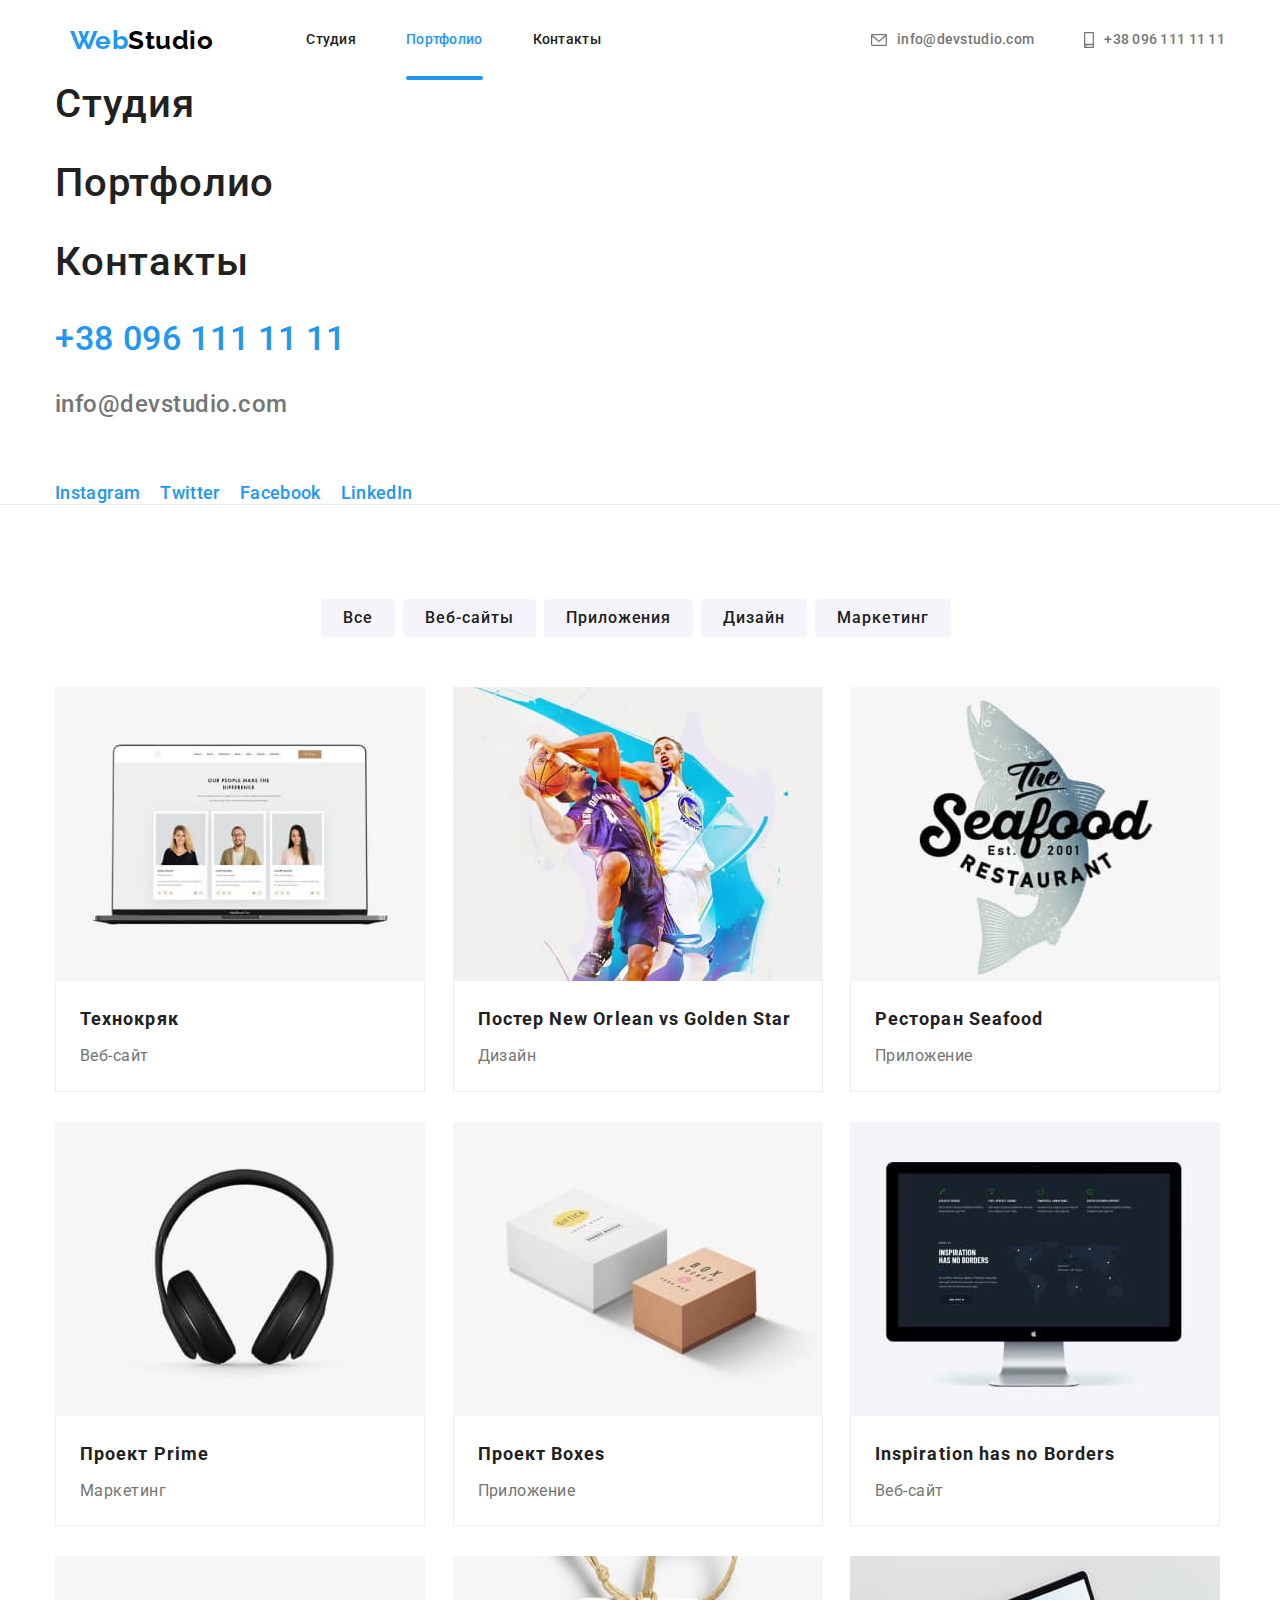
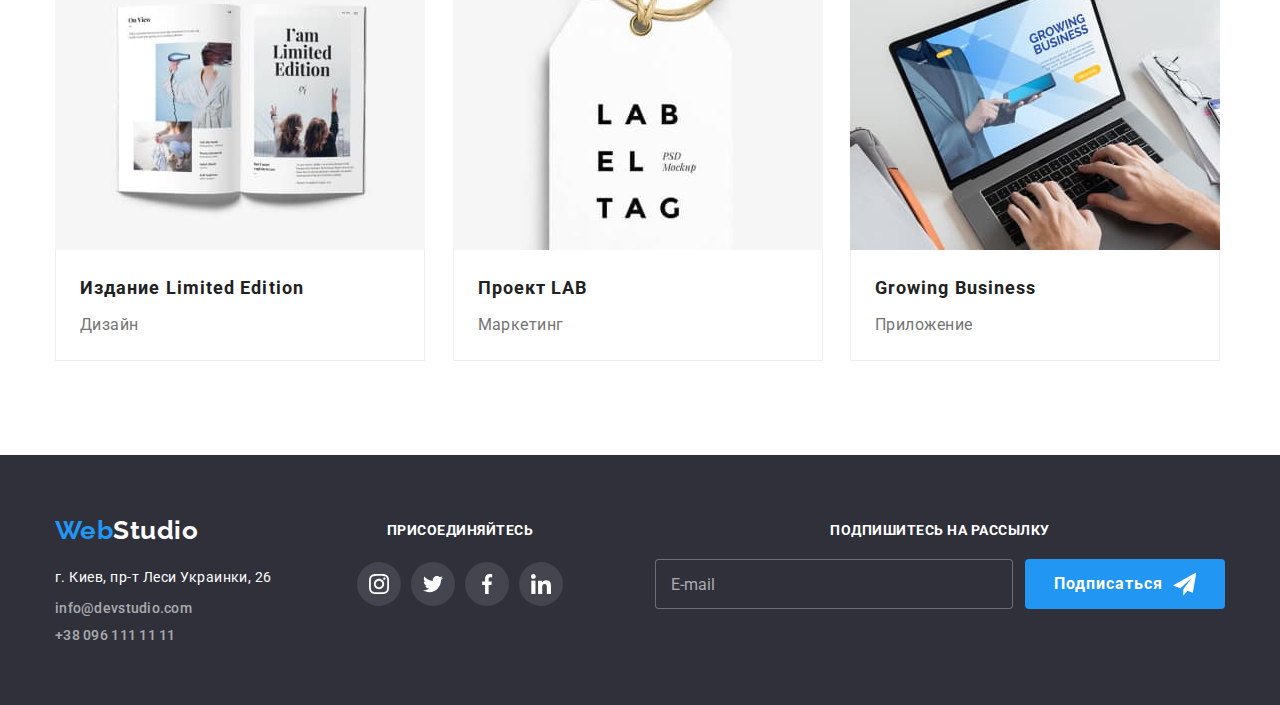
==== commit cf3878ca: "1" ====
--- a/portfolio.html
+++ b/portfolio.html
@@ -74,15 +74,14 @@
         </div>
       </div>
     </header>
-
     <div class="-mobile-menu" data-menu>
       <div class="mobile container">
         <ul class="mobile-menu__list list">
           <li class="mobile-menu__item">
-            <a href="" class="mobile-menu__link current">Студия</a>
+            <a href="./index.html" class="mobile-menu__link">Студия</a>
           </li>
           <li class="mobile-menu__item">
-            <a href="./portfolio.html" class="mobile-menu__link">Портфолио</a>
+            <a href="" class="mobile-menu__link current">Портфолио</a>
           </li>
           <li class="mobile-menu__item">
             <a href="" class="mobile-menu__link">Контакты</a>
--- a/sass/main.css
+++ b/sass/main.css
@@ -1081,6 +1081,10 @@
   padding-bottom: auto;
 }
 
+.cards {
+  display: flex;
+}
+
 .cards__title {
   color: #212121;
   font-weight: 700;
@@ -1293,12 +1297,14 @@
 @media screen and (min-width: 768px) {
   .box.biger {
     height: 146px;
+    display: block;
   }
 }
 
 @media screen and (min-width: 1200px) {
   .box.biger {
     height: auto;
+    display: block;
   }
 }
 
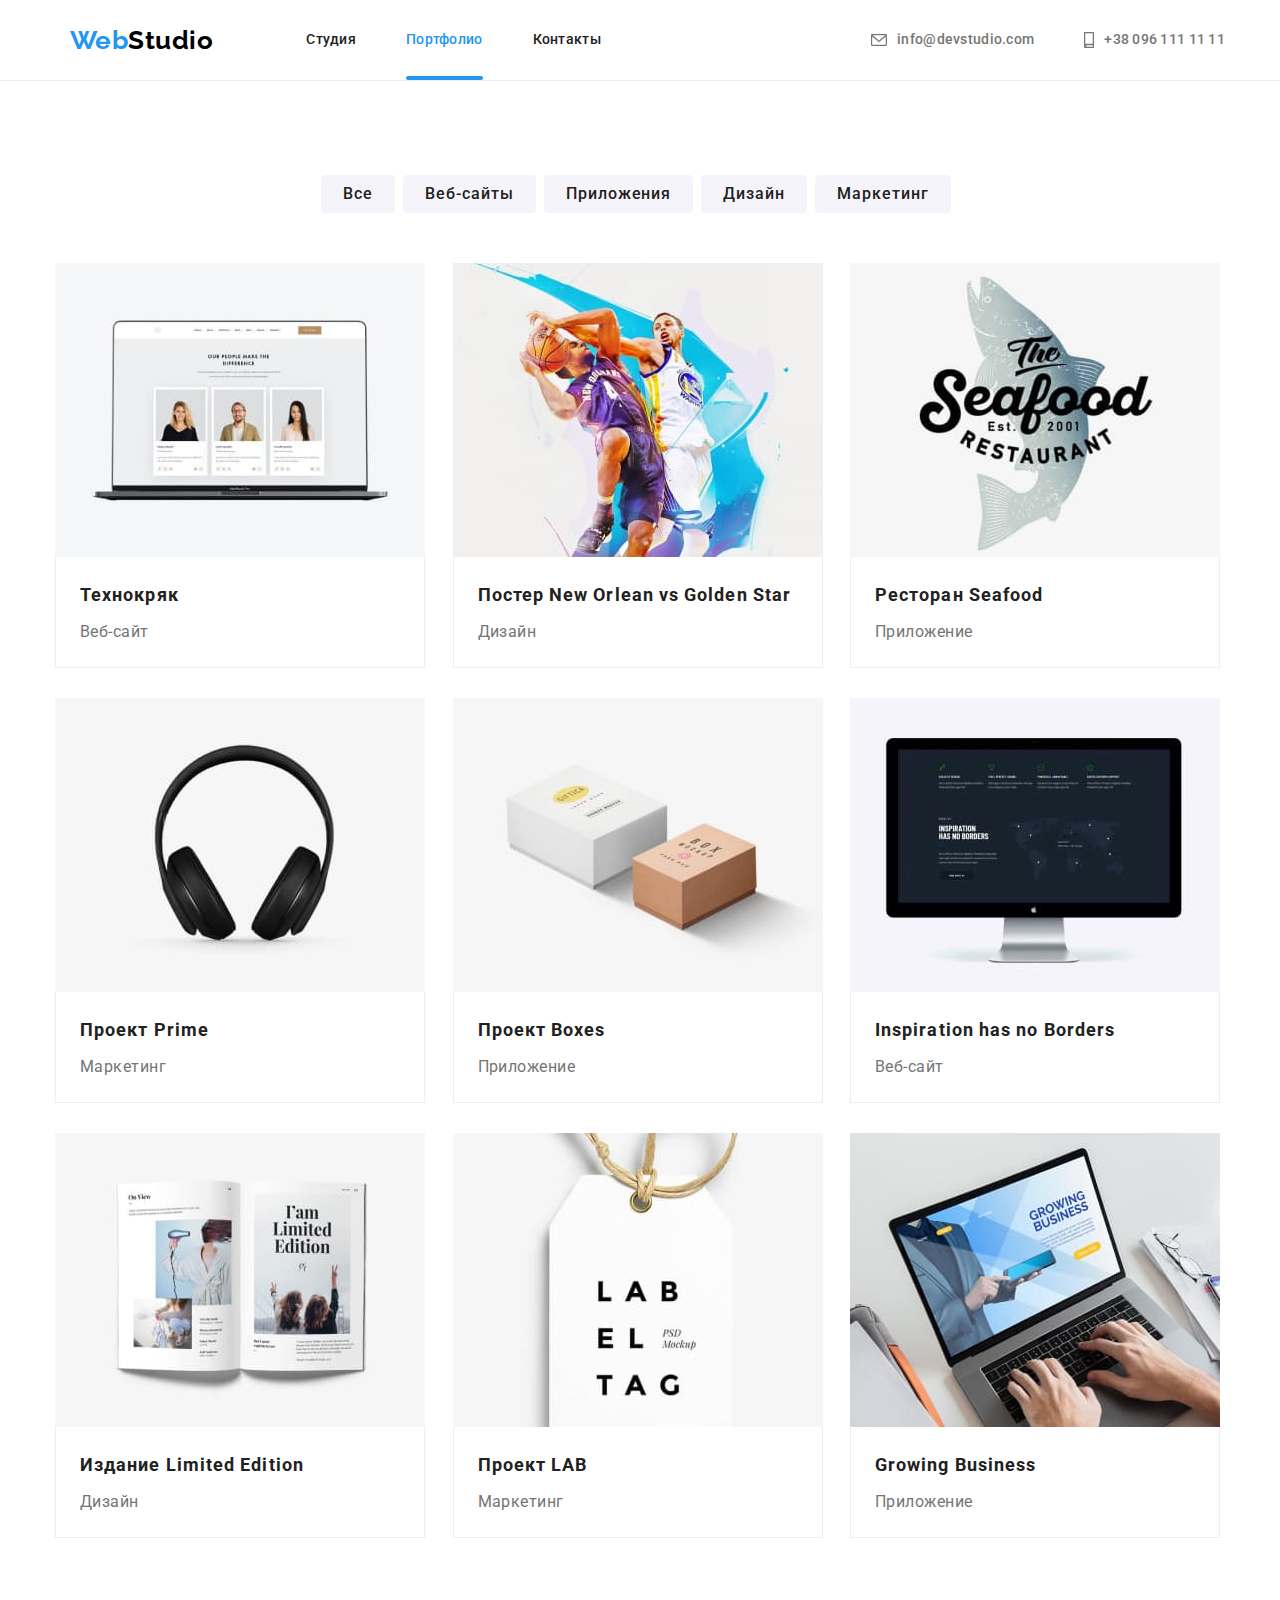
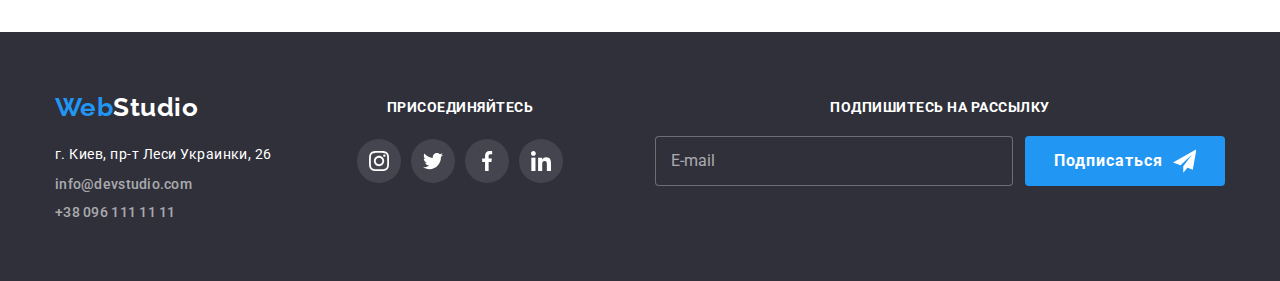
==== commit a229a60c: "1" ====
--- a/portfolio.html
+++ b/portfolio.html
@@ -74,70 +74,68 @@
         </div>
       </div>
     </header>
-    <div class="-mobile-menu" data-menu>
-      <div class="mobile container">
-        <ul class="mobile-menu__list list">
-          <li class="mobile-menu__item">
-            <a href="./index.html" class="mobile-menu__link">Студия</a>
-          </li>
-          <li class="mobile-menu__item">
-            <a href="" class="mobile-menu__link current">Портфолио</a>
-          </li>
-          <li class="mobile-menu__item">
-            <a href="" class="mobile-menu__link">Контакты</a>
-          </li>
-        </ul>
-        <ul class="mobile-menu__contacts list">
-          <li class="mobile-contacts__address">
-            <a class="mobile-contacts__link" href="tel:+380961111111">
-              +38 096 111 11 11</a
-            >
-          </li>
-          <li class="mobile-contacts__address">
-            <a class="mobile-contacts__link-2" href="mailto:info@devstudio.com">
-              info@devstudio.com</a
-            >
-          </li>
-        </ul>
-        <ul class="mobile-menu__socials list">
-          <li class="mobile-socials__item">
-            <a
-              class="mobile-socials__link"
-              href="https://www.instagram.com"
-              target="_blank"
-              rel="noopener noreferrer"
-              >Instagram</a
-            >
-          </li>
-          <li class="mobile-socials__item">
-            <a
-              class="mobile-socials__link"
-              href="https://www.twitter.com"
-              target="_blank"
-              rel="noopener noreferrer"
-              >Twitter</a
-            >
-          </li>
-          <li class="mobile-socials__item">
-            <a
-              class="mobile-socials__link"
-              href="https://www.facebook.com"
-              target="_blank"
-              rel="noopener noreferrer"
-              >Facebook</a
-            >
-          </li>
-          <li class="mobile-socials__item">
-            <a
-              class="mobile-socials__link"
-              href="https://www.linkedIn.com"
-              target="_blank"
-              rel="noopener noreferrer"
-              >LinkedIn</a
-            >
-          </li>
-        </ul>
-      </div>
+    <div class="mobile-menu" data-menu>
+      <ul class="mobile-menu__list list">
+        <li class="mobile-menu__item">
+          <a href="./index.html" class="mobile-menu__link">Студия</a>
+        </li>
+        <li class="mobile-menu__item">
+          <a href="" class="mobile-menu__link current">Портфолио</a>
+        </li>
+        <li class="mobile-menu__item">
+          <a href="" class="mobile-menu__link">Контакты</a>
+        </li>
+      </ul>
+      <ul class="mobile-menu__contacts list">
+        <li class="mobile-contacts__address">
+          <a class="mobile-contacts__link" href="tel:+380961111111">
+            +38 096 111 11 11</a
+          >
+        </li>
+        <li class="mobile-contacts__address">
+          <a class="mobile-contacts__link-2" href="mailto:info@devstudio.com">
+            info@devstudio.com</a
+          >
+        </li>
+      </ul>
+      <ul class="mobile-menu__socials list">
+        <li class="mobile-socials__item">
+          <a
+            class="mobile-socials__link"
+            href="https://www.instagram.com"
+            target="_blank"
+            rel="noopener noreferrer"
+            >Instagram</a
+          >
+        </li>
+        <li class="mobile-socials__item">
+          <a
+            class="mobile-socials__link"
+            href="https://www.twitter.com"
+            target="_blank"
+            rel="noopener noreferrer"
+            >Twitter</a
+          >
+        </li>
+        <li class="mobile-socials__item">
+          <a
+            class="mobile-socials__link"
+            href="https://www.facebook.com"
+            target="_blank"
+            rel="noopener noreferrer"
+            >Facebook</a
+          >
+        </li>
+        <li class="mobile-socials__item">
+          <a
+            class="mobile-socials__link"
+            href="https://www.linkedIn.com"
+            target="_blank"
+            rel="noopener noreferrer"
+            >LinkedIn</a
+          >
+        </li>
+      </ul>
     </div>
     <main>
       <div class="main">
--- a/sass/main.css
+++ b/sass/main.css
@@ -1628,10 +1628,10 @@
 }
 
 .mobile-menu {
-  position: absolute;
-  display: none;
-  top: 100%;
+  position: fixed;
+  top: 0;
   left: 0;
+  opacity: 0;
   width: 100%;
   height: 100vh;
   padding: 48px 40px;
@@ -1641,7 +1641,13 @@
 }
 
 .mobile-menu.is-open {
-  display: block;
+  opacity: 1;
+}
+
+@media screen and (min-width: 768px) {
+  .mobile-menu {
+    display: none;
+  }
 }
 
 .mobile-menu__list {
@@ -1665,10 +1671,16 @@
   margin-bottom: 64px;
 }
 
-@media screen and (min-width: 768px) {
-  .mobile-menu {
-    display: none;
-  }
+.is-open .menu-btn__icon-open {
+  display: none;
+}
+
+.menu-btn__icon-close {
+  display: none;
+}
+
+.is-open .menu-btn__icon-close {
+  display: block;
 }
 
 .mobile-contacts__link {
@@ -1692,12 +1704,6 @@
 
 .mobile-contacts__address:not(:last-child) {
   margin-bottom: 32px;
-}
-
-.mobile-container {
-  display: flex;
-  padding: 48px 40px;
-  height: 100%;
 }
 
 .mobile-socials__link {
@@ -1738,16 +1744,4 @@
 .menu-btn__icon {
   fill: #000;
 }
-
-.is-open .menu-btn__icon-open {
-  display: none;
-}
-
-.menu-btn__icon-close {
-  display: none;
-}
-
-.is-open .menu-btn__icon-close {
-  display: block;
-}
 /*# sourceMappingURL=main.css.map */